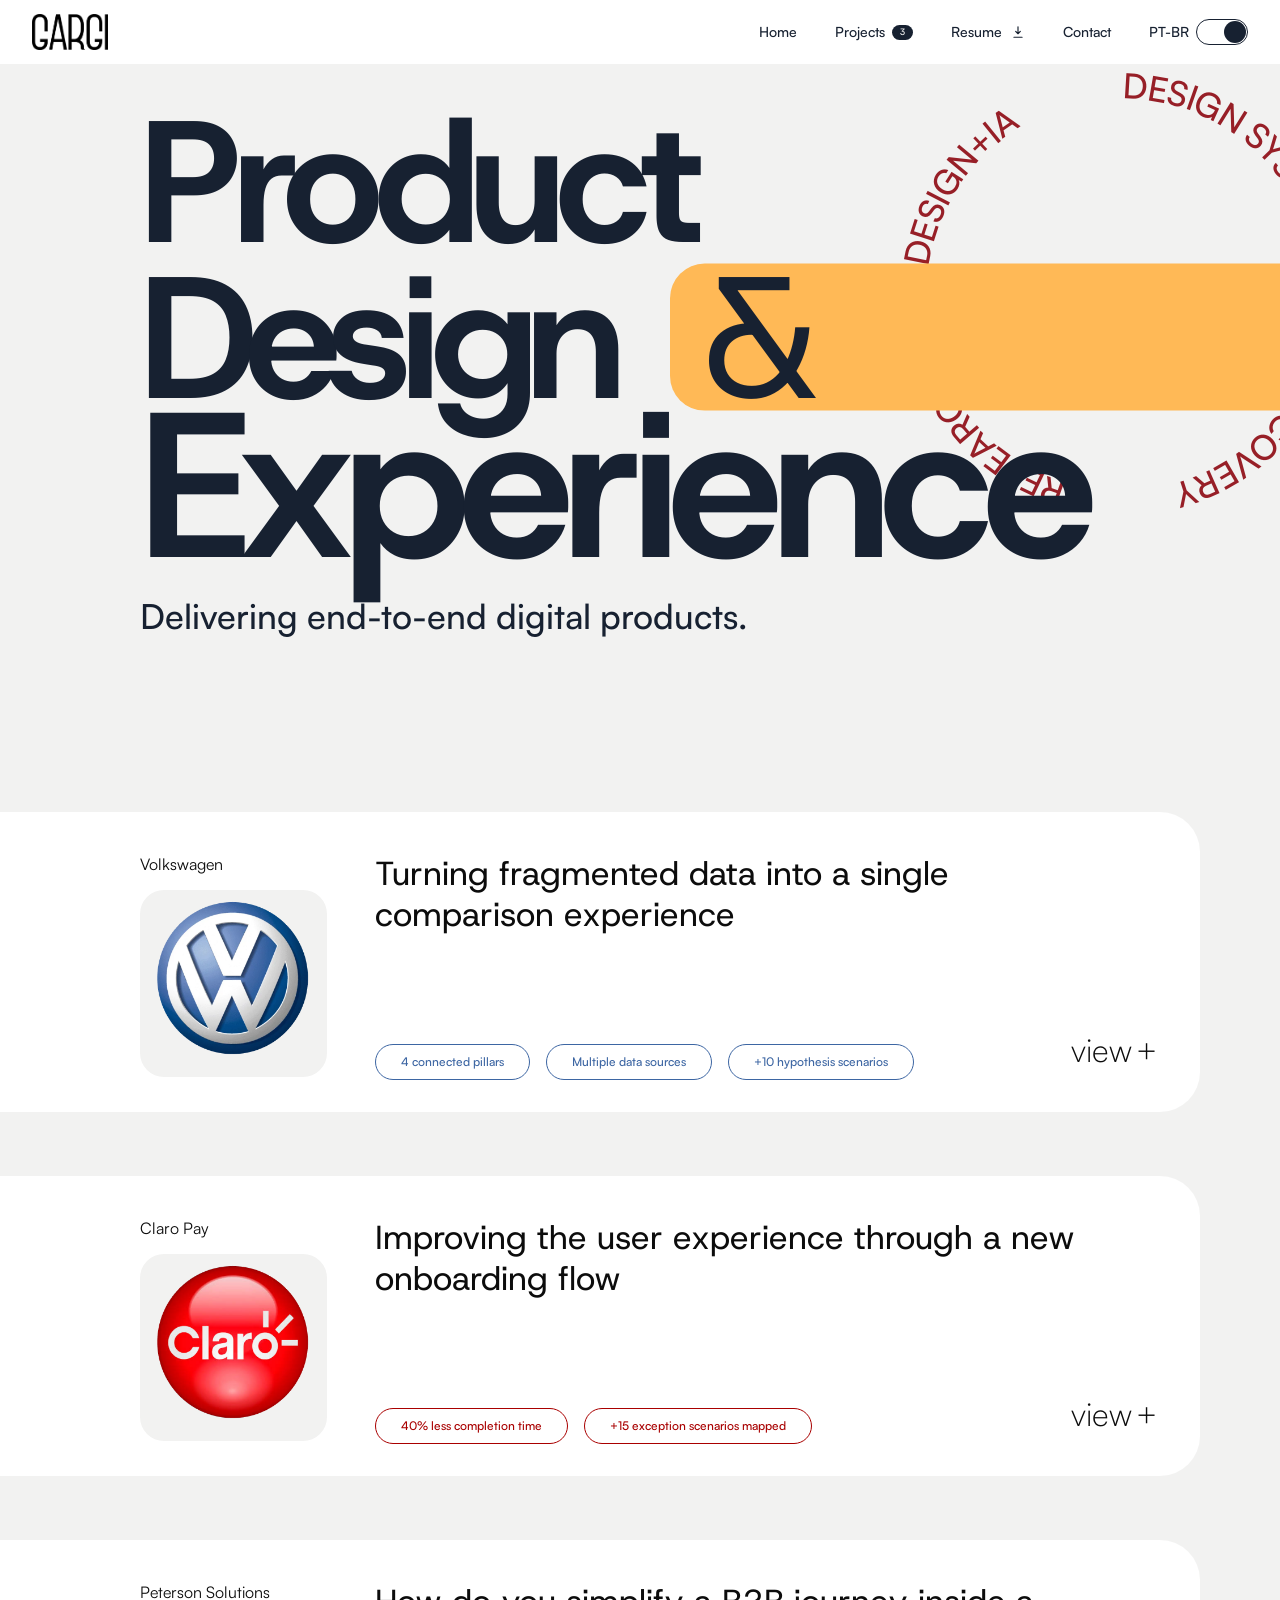
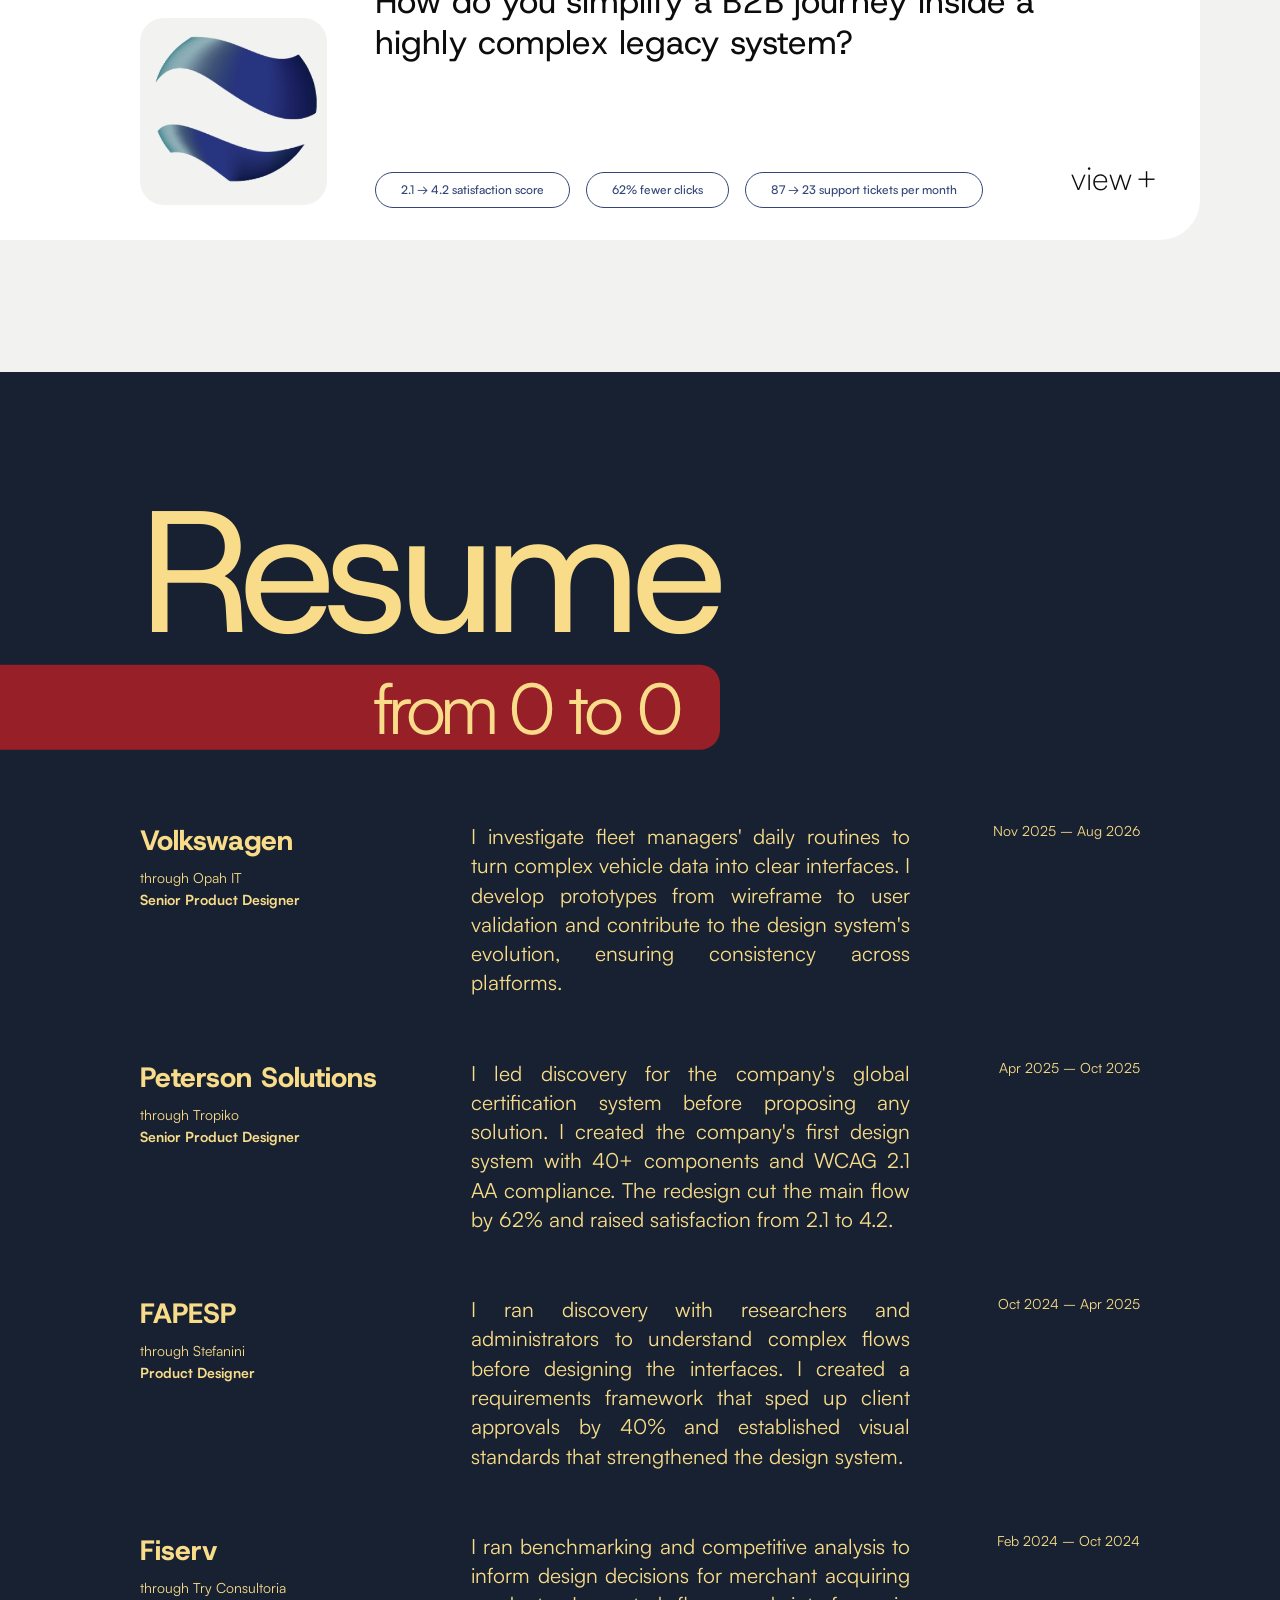
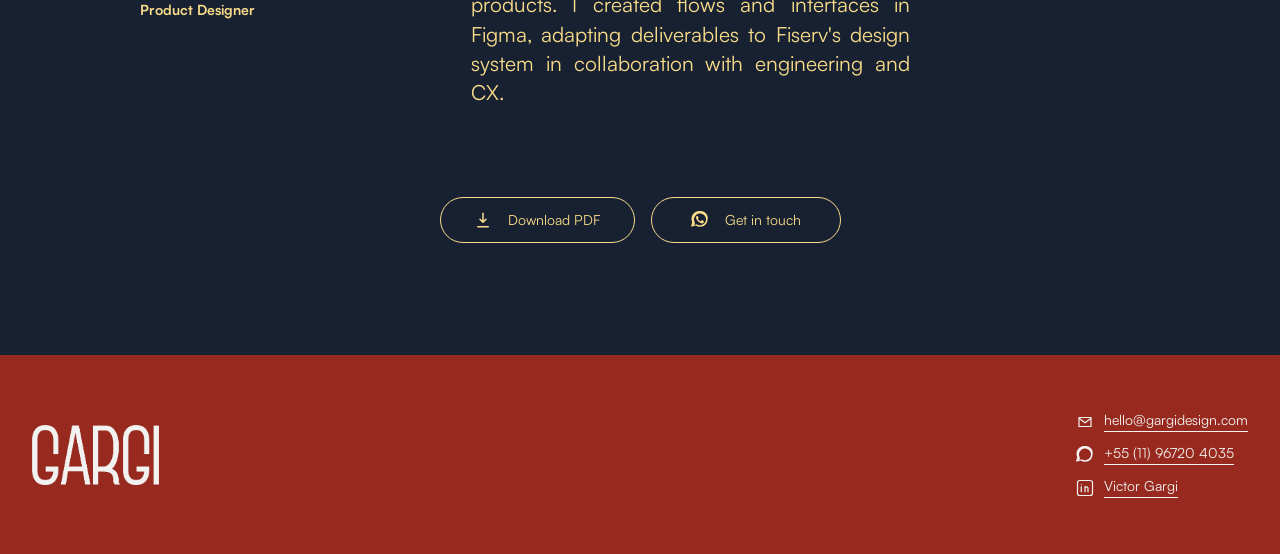
==== en/index.html @ 641004b5 "Cards de case no mobile: uma tag por linha e "ver +" alinhado ao texto da tag - "ver +" na linha da " ====
<!DOCTYPE html>
<html lang="en">
<head>
<meta charset="UTF-8">
<meta name="viewport" content="width=device-width, initial-scale=1.0">
<title>Gargi — Product Design &amp; Experience</title>
<meta name="description" content="Victor Gargi — Product Design &amp; Experience. Delivering end-to-end digital products.">
<link rel="stylesheet" href="../css/style.css?v=202609301300">
</head>
<body>

<a href="#main" class="skip-link">Skip to main content</a>

<header class="site-header">
  <div class="site-header__container">
    <a href="/en/" class="logo">
      <img src="../assets/images/logo-header.png" alt="Gargi" width="76" height="36" onerror="this.style.opacity=0">
    </a>

    <nav class="nav" aria-label="Main navigation">
      <a href="#main" class="nav__link">Home</a>

      <div class="nav__item nav__item--dropdown">
        <button class="nav__button" aria-expanded="false" aria-controls="projects-menu">
          Projects <span class="nav__badge">3</span>
        </button>
        <div class="nav__dropdown" id="projects-menu">
          <ul>
            <li><a href="case-volkswagen.html">Volkswagen</a></li>
            <li><a href="case-claro.html">Claro Pay</a></li>
            <li><a href="case-peterson.html">Peterson Solutions</a></li>
          </ul>
        </div>
      </div>

      <div class="nav__item">
        <a href="#curriculo" class="nav__link">Resume</a>
        <a href="../assets/cv-victor-gargi-en.pdf" class="nav__icon-link" aria-label="Download résumé PDF" download>
          <svg class="icon icon--download" viewBox="0 0 24 24" fill="none" aria-hidden="true"><path d="M12 3v12m0 0l-4-4m4 4l4-4M5 21h14" stroke="currentColor" stroke-width="2" stroke-linecap="round" stroke-linejoin="round"/></svg>
        </a>
      </div>

      <a href="#footer" class="nav__link">Contact</a>

      <button class="lang-toggle" id="langToggle" type="button" aria-pressed="true" aria-label="Switch language to Portuguese">
        <span class="lang-toggle__label">PT-BR</span>
        <span class="lang-toggle__track"><span class="lang-toggle__thumb"></span></span>
      </button>
    </nav>
  </div>
</header>

<main id="main">

  <section class="section-hero">
    <h1 class="hero-heading js-hero-in" style="--d:0ms">
      <div class="hero-heading__block1">
        <span class="hero-line js-hero-in" style="--d:0ms"><span class="tr-design">Product</span></span>
        <span class="hero-line"><span class="tr-produto js-hero-in" style="--d:150ms">Design&#160;&#160;</span><span class="amp-wrap">
          <span class="pattern-orange js-hero-in" style="--d:300ms" aria-hidden="true"></span>
          <span class="tr-amp js-hero-in" style="--d:850ms">&amp;</span>
        </span></span>
      </div>
      <div class="hero-heading__block2 hero-line js-hero-in" style="--d:600ms">Experience</div>
      <svg class="curved-text" viewBox="0 0 466 466" aria-hidden="true">
        <path id="curvedTextPath" d="M 233 13 A 220 220 0 1 1 232.99 13" fill="none"/>
        <text>
          <!-- palavras com vãos iguais preenchendo o círculo todo: cada startOffset = soma das
               larguras anteriores + vãos (medidas na Satoshi 500 39px; circunferência 2π·220 ≈ 1382) -->
          <textPath href="#curvedTextPath" startOffset="0.00%">Design Systems</textPath>
          <textPath href="#curvedTextPath" startOffset="30.83%">Discovery</textPath>
          <textPath href="#curvedTextPath" startOffset="54.51%">Research</textPath>
          <textPath href="#curvedTextPath" startOffset="77.21%">Design+IA</textPath>
        </text>
      </svg>
    </h1>

    <p class="hero-subtitle js-hero-in" style="--d:750ms">Delivering end-to-end digital products.</p>
  </section>

  <section class="section-projects" aria-label="Projects">

    <article class="case-card case-card--volkswagen reveal" id="volkswagen" data-reveal-index="0">
      <div class="case-card__inner">
        <div class="case-card__brand">
          <p class="case-card__client">Volkswagen</p>
          <div class="case-card__icon">
            <img src="../assets/images/icon-volkswagen.png" alt="Volkswagen" width="187" height="187" loading="lazy" onerror="this.style.opacity=0">
          </div>
        </div>
        <div class="case-card__content">
          <h3 class="case-card__heading">Turning fragmented data into a single comparison experience</h3>
          <div class="case-card__tags">
            <span class="tag tag--blue">4 connected pillars</span>
            <span class="tag tag--blue">Multiple data sources</span>
            <span class="tag tag--blue">+10 hypothesis scenarios</span>
            <a href="case-volkswagen.html" class="case-card__view">view<span class="plus">&#160;+</span></a>
          </div>
        </div>
      </div>
    </article>

    <article class="case-card case-card--claro reveal" id="claro" data-reveal-index="1">
      <div class="case-card__inner">
        <div class="case-card__brand">
          <p class="case-card__client">Claro Pay</p>
          <div class="case-card__icon">
            <img src="../assets/images/icon-claro.png" alt="Claro Pay" width="187" height="187" loading="lazy" onerror="this.style.opacity=0">
          </div>
        </div>
        <div class="case-card__content">
          <h3 class="case-card__heading">Improving the user experience through a new onboarding flow</h3>
          <div class="case-card__tags">
            <span class="tag tag--red">40% less completion time</span>
            <span class="tag tag--red">+15 exception scenarios mapped</span>
            <a href="case-claro.html" class="case-card__view">view<span class="plus">&#160;+</span></a>
          </div>
        </div>
      </div>
    </article>

    <article class="case-card case-card--peterson reveal" id="peterson" data-reveal-index="2">
      <div class="case-card__inner">
        <div class="case-card__brand">
          <p class="case-card__client">Peterson Solutions</p>
          <div class="case-card__icon">
            <img src="../assets/images/icon-peterson.png" alt="Peterson Solutions" width="197" height="187" loading="lazy" onerror="this.style.opacity=0">
          </div>
        </div>
        <div class="case-card__content">
          <h3 class="case-card__heading">How do you simplify a B2B journey inside a highly complex legacy system?</h3>
          <div class="case-card__tags">
            <span class="tag tag--navy">2.1 → 4.2 satisfaction score</span>
            <span class="tag tag--navy">62% fewer clicks</span>
            <span class="tag tag--navy">87 → 23 support tickets per month</span>
            <a href="case-peterson.html" class="case-card__view">view<span class="plus">&#160;+</span></a>
          </div>
        </div>
      </div>
    </article>

  </section>

  <section class="section-resume" id="curriculo">
    <div class="section-resume__container">
      <header class="resume-header">
        <h2 class="resume-heading">Resume</h2>
        <div class="resume-daterange"><span>from <span class="count" data-count-to="2019">2019</span></span> <span class="dash">to</span> <span><span class="count" data-count-to="2026">2026</span></span></div>
      </header>

      <ol class="resume-list">
        <li class="resume-item reveal" data-reveal-index="0">
          <div class="resume-item__who">
            <h3>Volkswagen</h3>
            <p class="resume-item__via">through Opah IT</p>
            <p class="resume-item__role">Senior Product Designer</p>
          </div>
          <p class="resume-item__desc">I investigate fleet managers' daily routines to turn complex vehicle data into clear interfaces. I develop prototypes from wireframe to user validation and contribute to the design system's evolution, ensuring consistency across platforms.</p>
          <p class="resume-item__date">Nov 2025 – Aug 2026</p>
        </li>
        <li class="resume-item reveal" data-reveal-index="1">
          <div class="resume-item__who">
            <h3>Peterson Solutions</h3>
            <p class="resume-item__via">through Tropiko</p>
            <p class="resume-item__role">Senior Product Designer</p>
          </div>
          <p class="resume-item__desc">I led discovery for the company's global certification system before proposing any solution. I created the company's first design system with 40+ components and WCAG 2.1 AA compliance. The redesign cut the main flow by 62% and raised satisfaction from 2.1 to 4.2.</p>
          <p class="resume-item__date">Apr 2025 – Oct 2025</p>
        </li>
        <li class="resume-item reveal" data-reveal-index="2">
          <div class="resume-item__who">
            <h3>FAPESP</h3>
            <p class="resume-item__via">through Stefanini</p>
            <p class="resume-item__role">Product Designer</p>
          </div>
          <p class="resume-item__desc">I ran discovery with researchers and administrators to understand complex flows before designing the interfaces. I created a requirements framework that sped up client approvals by 40% and established visual standards that strengthened the design system.</p>
          <p class="resume-item__date">Oct 2024 – Apr 2025</p>
        </li>
        <li class="resume-item reveal" data-reveal-index="3">
          <div class="resume-item__who">
            <h3>Fiserv</h3>
            <p class="resume-item__via">through Try Consultoria</p>
            <p class="resume-item__role">Product Designer</p>
          </div>
          <p class="resume-item__desc">I ran benchmarking and competitive analysis to inform design decisions for merchant acquiring products. I created flows and interfaces in Figma, adapting deliverables to Fiserv's design system in collaboration with engineering and CX.</p>
          <p class="resume-item__date">Feb 2024 – Oct 2024</p>
        </li>
      </ol>

      <div class="resume-actions">
        <a href="../assets/cv-victor-gargi-en.pdf" class="pill-button" download>
          <svg class="icon" viewBox="0 0 24 24" fill="none" aria-hidden="true"><path d="M12 3v12m0 0l-4-4m4 4l4-4M5 21h14" stroke="currentColor" stroke-width="2" stroke-linecap="round" stroke-linejoin="round"/></svg>
          Download PDF
        </a>
        <a href="https://wa.me/5511967204035" class="pill-button" target="_blank" rel="noopener">
          <svg class="icon" viewBox="0 0 24 24" fill="none" aria-hidden="true"><path d="M20.5 3.5A10.4 10.4 0 0012 0 10.5 10.5 0 001.6 14.8L0 21l6.4-1.6A10.5 10.5 0 0012 21a10.4 10.4 0 008.5-4.4A10.4 10.4 0 0022 12a10.4 10.4 0 00-1.5-8.5zM12 19a8 8 0 01-4.1-1.1l-.3-.2-3.1.8.8-3-.2-.3A8 8 0 1120 12a8 8 0 01-8 7zm4.4-5.9c-.2-.1-1.4-.7-1.7-.8s-.4-.1-.6.1-.7.8-.9 1-.3.2-.6.1a6.6 6.6 0 01-1.9-1.2 7.2 7.2 0 01-1.3-1.7c-.1-.2 0-.4.1-.5l.4-.4.2-.4a.5.5 0 000-.4c0-.1-.6-1.4-.8-1.9s-.4-.4-.6-.4h-.5a1 1 0 00-.7.3 2.9 2.9 0 00-.9 2.2 5.1 5.1 0 001.1 2.7 11.6 11.6 0 004.5 4c.6.3 1.1.4 1.5.6a3.6 3.6 0 001.6.1 2.7 2.7 0 001.8-1.2 2.2 2.2 0 00.1-1.2c-.1-.1-.2-.2-.4-.3z" fill="currentColor"/></svg>
          Get in touch
        </a>
      </div>
    </div>
  </section>

</main>

<footer class="site-footer" id="footer">
  <div class="site-footer__container">
    <a href="/en/" class="logo logo--footer">
      <img src="../assets/images/logo-footer.png" alt="Gargi" width="127" height="60" onerror="this.style.opacity=0">
    </a>

    <div class="footer-contact">
      <button class="footer-contact__item" id="copyEmail" type="button">
        <svg class="icon" viewBox="0 0 24 24" fill="none" aria-hidden="true"><path d="M4 6h16v12H4z" stroke="currentColor" stroke-width="1.6" stroke-linejoin="round"/><path d="M4 7l8 6 8-6" stroke="currentColor" stroke-width="1.6" stroke-linejoin="round"/></svg>
        <span><!--email_off-->hello@gargidesign.com<!--/email_off--></span>
      </button>
      <a class="footer-contact__item" href="https://wa.me/5511967204035" target="_blank" rel="noopener">
        <svg class="icon" viewBox="0 0 24 24" fill="none" aria-hidden="true"><path d="M20.5 3.5A10.4 10.4 0 0012 0 10.5 10.5 0 001.6 14.8L0 21l6.4-1.6A10.5 10.5 0 0012 21a10.4 10.4 0 008.5-4.4A10.4 10.4 0 0022 12a10.4 10.4 0 00-1.5-8.5zM12 19a8 8 0 01-4.1-1.1l-.3-.2-3.1.8.8-3-.2-.3A8 8 0 1120 12a8 8 0 01-8 7z" fill="currentColor"/></svg>
        <span>+55 (11) 96720 4035</span>
      </a>
      <a class="footer-contact__item" href="https://www.linkedin.com/in/victor-gargi/" target="_blank" rel="noopener">
        <svg class="icon" viewBox="0 0 24 24" fill="none" aria-hidden="true"><rect x="2" y="2" width="20" height="20" rx="3" stroke="currentColor" stroke-width="1.6"/><path d="M7 10v7M7 7v.01M12 17v-4.5a2 2 0 014 0V17M12 10v7" stroke="currentColor" stroke-width="1.6" stroke-linecap="round"/></svg>
        <span>Victor Gargi</span>
      </a>
    </div>
  </div>
</footer>

<script src="../js/main.js?v=202609292010"></script>
</body>
</html>
---- css/style.css ----
/* ===================================================================
   Gargi — Portfolio · Design tokens & base
   Fonte de verdade: Figma "gargiPortfolio2026" · frame "01 - Home"

   Fontes (definitivas):
   - Satoshi: hospedada localmente (assets/fonts) — licença confirmada
     (Indian Type Foundry / Fontshare, uso comercial + web liberado).
   - Host Grotesk: hospedada localmente (assets/fonts), fonte de exibição
     definitiva para títulos grandes — licença SIL Open Font License
     (Google Fonts / Element Type), uso comercial + web liberado.
     Fonte variável (var. weight axis 100–900), um único arquivo cobre
     todos os pesos.
   =================================================================== */

@font-face {
  font-family: 'Satoshi';
  src: url('../assets/fonts/satoshi-regular.woff2') format('woff2');
  font-weight: 400; font-style: normal; font-display: swap;
}
@font-face {
  font-family: 'Satoshi';
  src: url('../assets/fonts/satoshi-italic.woff2') format('woff2');
  font-weight: 400; font-style: italic; font-display: swap;
}
@font-face {
  font-family: 'Satoshi';
  src: url('../assets/fonts/satoshi-light.woff2') format('woff2');
  font-weight: 300; font-style: normal; font-display: swap;
}
@font-face {
  font-family: 'Satoshi';
  src: url('../assets/fonts/satoshi-medium.woff2') format('woff2');
  font-weight: 500; font-style: normal; font-display: swap;
}
@font-face {
  font-family: 'Satoshi';
  src: url('../assets/fonts/satoshi-bold.woff2') format('woff2');
  font-weight: 700; font-style: normal; font-display: swap;
}
@font-face {
  font-family: 'Satoshi';
  src: url('../assets/fonts/satoshi-black.woff2') format('woff2');
  font-weight: 900; font-style: normal; font-display: swap;
}

@font-face {
  font-family: 'Host Grotesk';
  src: url('../assets/fonts/host-grotesk-variable.woff2') format('woff2-variations');
  font-weight: 100 900; font-style: normal; font-display: swap;
}
@font-face {
  font-family: 'Host Grotesk';
  src: url('../assets/fonts/host-grotesk-italic-variable.woff2') format('woff2-variations');
  font-weight: 100 900; font-style: italic; font-display: swap;
}

:root {
  /* cores */
  --ink: #172131;              /* texto principal / header / bg currículo */
  --card-ink: #0c0c0c;         /* texto dos cards de projeto */
  --paper: #ffffff;
  --paper-alt: #f2f2f1;
  --cream: #f9dc89;            /* texto sobre fundo escuro (currículo) */
  --red-pattern: #971f27;      /* PatternRed */
  --red-footer: #97291f;       /* fundo do footer */
  --orange-pattern: #FFB956;   /* PatternOrange — sólido, sem transparência */
  --curve-red: #971f27;        /* texto curvo "Design Systems..." */

  --accent-blue: #3d66a3;      /* tags Volkswagen */
  --accent-red: #a90000;       /* tags Claro */
  --accent-navy: #334676;      /* tags Peterson */

  /* tipografia */
  --font-display: 'Host Grotesk', 'Satoshi', sans-serif;
  --font-body: 'Satoshi', sans-serif;

  /* layout */
  --gutter: 140px;
  --header-h: 64px;
  --max-w: 1440px;
}

* { box-sizing: border-box; }
/* overflow-x: clip (em vez de hidden) corta o vazamento horizontal sem transformar
   html/body em contêiner de rolagem — com hidden nos dois, position: sticky
   (header, títulos de seção) deixa de funcionar. hidden fica como fallback. */
html { scroll-behavior: smooth; overflow-x: hidden; overflow-x: clip; }
body {
  margin: 0;
  background: var(--paper-alt); /* F2F2F1 — o header e os cards ficam #FFFFFF por cima, criando o contraste */
  color: var(--ink);
  font-family: var(--font-body);
  -webkit-font-smoothing: antialiased;
  overflow-x: hidden; /* contém o vazamento proposital do PatternOrange/PatternRed sem alargar a página */
  overflow-x: clip;
}
img { max-width: 100%; display: block; }
a { color: inherit; text-decoration: none; }
ul, ol { margin: 0; padding: 0; list-style: none; }
h1, h2, h3, p { margin: 0; }
button { font: inherit; background: none; border: none; cursor: pointer; color: inherit; padding: 0; }

.skip-link {
  position: absolute;
  left: 112px;
  top: -47px;
  width: 173px;
  padding: 10px 14px;
  background: var(--ink);
  color: var(--paper);
  border-radius: 0 0 8px 8px;
  z-index: 1000;
  transition: top .2s ease;
}
.skip-link:focus { top: 0; }

.icon { width: 18px; height: 18px; }

/* ===================================================================
   Header
   =================================================================== */
.site-header {
  position: sticky;
  top: 0;
  z-index: 100;
  background: var(--paper);
  height: var(--header-h);
  display: flex;
  align-items: center;
}
.site-header__container {
  width: 100%;
  max-width: var(--max-w);
  margin: 0 auto;
  display: flex;
  align-items: center;
  justify-content: space-between;
  padding: 16px 32px;
}
.logo img { height: 36px; width: auto; }

.nav { display: flex; align-items: center; gap: 38px; }
.nav__link, .nav__button {
  font-family: var(--font-body);
  font-weight: 500;
  font-size: 14px;
  color: var(--ink);
  display: inline-flex;
  align-items: center;
}
.nav__item { display: flex; align-items: center; gap: 9px; position: relative; }
.nav__item--dropdown { gap: 7px; }
.nav__button { gap: 7px; }
.nav__badge {
  background: var(--ink);
  color: var(--paper-alt);
  font-size: 9px;
  border-radius: 999px;
  padding: 1px 8px 2px;
  line-height: normal;
}
.nav__icon-link { color: var(--ink); display: inline-flex; }
.nav__icon-link .icon { width: 14px; height: 14px; }

.nav__dropdown {
  position: absolute;
  top: 100%;
  left: 50%;
  transform: translateX(-50%);
  padding-top: 13px;
  width: 280px;
  opacity: 0;
  pointer-events: none;
  transition: opacity .15s ease;
}
.nav__item--dropdown:hover .nav__dropdown,
.nav__item--dropdown:focus-within .nav__dropdown,
.nav__item--dropdown.is-open .nav__dropdown {
  opacity: 1;
  pointer-events: auto;
}
.nav__dropdown ul {
  background: rgba(242, 149, 79, 0.95);
  backdrop-filter: blur(6.5px);
  border-radius: 14px;
  padding: 21px 24px 21px 38px;
  display: flex;
  flex-direction: column;
  gap: 20px;
}
.nav__dropdown a { font-size: 17px; color: var(--ink); }

.lang-toggle { display: inline-flex; align-items: center; gap: 7px; }
.lang-toggle__label { font-family: var(--font-body); font-weight: 500; font-size: 14px; }
.lang-toggle__track {
  position: relative;
  width: 52px;
  height: 26px;
  border: 1px solid var(--ink);
  border-radius: 999px;
  display: block;
}
.lang-toggle__thumb {
  position: absolute;
  top: 1px;
  left: 1px;
  width: 22px;
  height: 22px;
  border-radius: 50%;
  background: var(--ink);
  transition: transform .2s ease;
}
.lang-toggle[aria-pressed="true"] .lang-toggle__thumb { transform: translateX(26px); }

/* --- Menu mobile (hambúrguer) — o botão é criado por main.js --- */
.nav-toggle { display: none; }

@media (max-width: 820px) {
  .nav-toggle {
    display: inline-flex;
    flex-direction: column;
    justify-content: center;
    gap: 6px;
    width: 44px;
    height: 44px;
    margin-right: -10px;
    padding: 10px;
    background: none;
    border: 0;
    color: var(--ink);
    cursor: pointer;
  }
  .nav-toggle__bar {
    display: block;
    width: 100%;
    height: 2px;
    border-radius: 2px;
    background: currentColor;
    transition: transform .35s cubic-bezier(.16,.8,.3,1), opacity .2s ease;
  }
  .is-menu-open .nav-toggle__bar:nth-child(1) { transform: translateY(8px) rotate(45deg); }
  .is-menu-open .nav-toggle__bar:nth-child(2) { opacity: 0; }
  .is-menu-open .nav-toggle__bar:nth-child(3) { transform: translateY(-8px) rotate(-45deg); }

  /* Painel: ocupa a tela abaixo do header */
  .js-nav .nav {
    position: fixed;
    top: var(--header-h);
    left: 0; right: 0; bottom: 0;
    flex-direction: column;
    align-items: flex-start;
    flex-wrap: nowrap;
    gap: 28px;
    padding: 36px var(--gutter) 48px;
    background: var(--paper);
    overflow-y: auto;
    opacity: 0;
    visibility: hidden;
    transform: translateY(-12px);
    transition: opacity .3s ease, transform .35s cubic-bezier(.16,.8,.3,1), visibility 0s linear .35s;
  }
  .js-nav.is-menu-open .nav {
    opacity: 1;
    visibility: visible;
    transform: none;
    transition-delay: 0s;
  }
  /* Itens entram em cascata */
  .js-nav .nav > * {
    opacity: 0;
    transform: translateY(10px);
    transition: opacity .35s ease, transform .45s cubic-bezier(.16,.8,.3,1);
  }
  .js-nav.is-menu-open .nav > * { opacity: 1; transform: none; }
  .js-nav.is-menu-open .nav > :nth-child(2) { transition-delay: .04s; }
  .js-nav.is-menu-open .nav > :nth-child(3) { transition-delay: .08s; }
  .js-nav.is-menu-open .nav > :nth-child(4) { transition-delay: .12s; }
  .js-nav.is-menu-open .nav > :nth-child(5) { transition-delay: .16s; }

  .js-nav .nav__link,
  .js-nav .nav__button {
    font-family: var(--font-display);
    font-weight: 800;
    font-size: 28px;
    line-height: 1.1;
  }
  .js-nav .nav__badge { font-size: 11px; }
  .js-nav .nav__icon-link .icon { width: 20px; height: 20px; }

  /* "Projetos": a lista fica sempre aberta dentro do painel */
  .js-nav .nav__item--dropdown { flex-direction: column; align-items: flex-start; gap: 0; }
  .js-nav .nav__dropdown {
    position: static;
    width: auto;
    padding-top: 14px;
    opacity: 1;
    pointer-events: auto;
    transform: none;
  }
  .js-nav .nav__dropdown ul {
    background: none;
    backdrop-filter: none;
    padding: 0 0 0 4px;
    gap: 12px;
  }
  .js-nav .nav__dropdown ul li { opacity: 1; transform: none; }
  .js-nav .nav__dropdown a { font-size: 18px; }
  .js-nav .lang-toggle { margin-top: 8px; }

  html.is-menu-locked { overflow: hidden; }
}

@media (max-width: 820px) and (prefers-reduced-motion: reduce) {
  .js-nav .nav, .js-nav .nav > *, .nav-toggle__bar { transition: none; }
}

/* ===================================================================
   Hero
   =================================================================== */
.section-hero {
  position: relative;
  max-width: var(--max-w);
  margin: 0 auto;
  padding: 40px var(--gutter) 140px; /* mais respiro entre o título e os cases */
  overflow: visible;
}

.hero-heading {
  position: relative;
  z-index: 1;
  font-family: var(--font-display);
  font-weight: 700;
  color: var(--ink);
  margin: 0 0 8px;
  /* matches block1's own font-size — needed so .curved-text (a direct child
     used purely for em-based responsive sizing) inherits the right scale */
  font-size: clamp(48px, 13.5vw, 194px);
}

/* Line 1+2 "Design de / Produto &" — Figma: 194px / line-height 149px */
.hero-heading__block1 {
  font-size: clamp(48px, 13.5vw, 194px);
  line-height: 0.9;   /* Figma: 149/194=0.768, mas a fonte substituta (General Sans) tem
                          ascendente/descendente maiores que a Typo Grotesk original — 0.9
                          evita colisão entre linhas. Reavaliar quando trocarmos a fonte real. */
}
.tr-design    { letter-spacing: -0.046em; }  /* -9px  @194px */
.tr-gap       { letter-spacing: -0.093em; }  /* -18px @194px */
.tr-de        { letter-spacing: -0.052em; }  /* -10px @194px */
.tr-produto   { letter-spacing: -0.057em; }  /* -11px @194px */

/* Line 3 "Experiência" — Figma: 231px / line-height 110px, distinctly bigger + tighter */
.hero-heading__block2 {
  font-size: clamp(57px, 16.1vw, 231px);
  line-height: 0.65;   /* Figma: 110/231=0.476 — mesma ressalva de métrica da fonte acima */
  letter-spacing: -0.048em; /* -11px @231px */
  margin-top: 0.02em;
}

/* PatternOrange — highlight bar centered on the & glyph (vertically centered
   via top:50%/translateY, so it tracks the glyph's own line box regardless
   of font metrics) and bled out to the true right edge of the page — same
   "past the page" language as the case cards below. */
.amp-wrap {
  position: relative;
  display: inline-block;
}
.tr-amp {
  position: relative;
  z-index: 2;
  letter-spacing: 0.026em; /* +5px @194px */
  font-weight: 400;
}
.pattern-orange {
  position: absolute;
  left: -0.18em;
  top: 50%;
  width: 100vw;
  height: 0.85em;
  background: var(--orange-pattern);
  border-radius: 0.2em;
  z-index: 0;
  transform: translateY(-50%);
  transform-origin: left center;
}

/* Curved "wheel" — lives inside the hero heading (so its em-based size
   tracks the heading's responsive font-size) but is unpinned from the &
   and anchored instead to the heading's own right edge, bleeding out past
   the page's right edge (clipped by body's overflow-x: hidden). Negative
   z-index so it passes BEHIND both the orange badge and the heading
   lettering, instead of sitting on top of them. */
.curved-text {
  position: absolute;
  top: -0.1em;
  right: -1.1em;
  width: 2.4em;
  height: 2.4em;
  overflow: visible;
  z-index: -1;
  pointer-events: none;
}
.curved-text text {
  font-family: var(--font-body);
  font-weight: 500;
  font-size: 39px;
  letter-spacing: -1px;
  text-transform: uppercase;
  fill: var(--curve-red);
}

.hero-subtitle {
  position: relative;
  z-index: 1;
  font-family: var(--font-body);
  font-weight: 500;
  font-size: clamp(22px, 2.7vw, 40px);
  line-height: 1.35;
  margin-top: 40px;
}

/* ===================================================================
   Projects — case cards (identity: left edge glued to frame border,
   asymmetric right gap — same "bleed" language as PatternOrange/Red)
   =================================================================== */
.section-projects {
  display: flex;
  flex-direction: column;
  max-width: var(--max-w);
  margin: 0 auto;
  padding-bottom: 100px; /* mais respiro entre os cases e o currículo */
  /* quanto os cards precisam "vazar" pra esquerda pra alcançar a borda real
     da janela (não só a borda do container centralizado) — 0 quando a
     janela é mais estreita que --max-w, já que aí o container já encosta
     na borda real e não há o que compensar. */
  --edge-bleed: min(0px, calc((var(--max-w) - 100vw) / 2));
}

.case-card { padding: 32px 80px 32px 0; }
.case-card__inner {
  background: var(--paper);
  border-radius: 0 40px 40px 0;
  display: flex;
  gap: 48px;
  align-items: flex-start;
  /* o vazamento vai só no retângulo/fundo visual (esse box), não no
     .case-card em volta — por isso o padding-left cresce na mesma medida
     que a margem negativa encolhe: o conteúdo (ícone/texto) continua
     exatamente na mesma posição de antes, só o fundo branco que se estende
     mais pra esquerda. Isso evita que o card "infle" de tamanho total. */
  margin-left: var(--edge-bleed);
  width: calc(100% - var(--edge-bleed));
  padding: 41px 90px 32px calc(var(--gutter) - var(--edge-bleed));
  min-height: 300px;
}
.case-card__brand { display: flex; flex-direction: column; gap: 15px; flex-shrink: 0; }
.case-card__client { font-family: var(--font-body); font-size: 16px; color: var(--card-ink); }
.case-card__icon {
  width: 187px;
  height: 187px;
  border-radius: 24px;
  overflow: hidden;
  background: #f2f2f1;
}
.case-card__icon img { width: 100%; height: 100%; object-fit: cover; }

.case-card__content {
  position: relative;
  flex: 1 1 0;
  display: flex;
  flex-direction: column;
  justify-content: space-between;
  min-height: 227px;
}
.case-card__view {
  position: absolute;
  right: -42px;
  bottom: 8px;
  font-family: var(--font-body);
  font-weight: 300;
  font-size: 32px;
  color: var(--card-ink);
  display: inline-flex;
}
.case-card__view .plus { letter-spacing: -5px; }
.case-card__heading {
  font-family: var(--font-display);
  font-weight: 400;
  font-size: clamp(24px, 2.6vw, 40px);
  line-height: 1.25;
  color: var(--card-ink);
  max-width: 46ch;
}
.case-card__tags { display: flex; flex-wrap: wrap; gap: 0 16px; margin-top: 16px; }
.tag {
  font-family: var(--font-body);
  font-weight: 500;
  font-size: 12px;
  border: 1px solid;
  border-radius: 40px;
  padding: 9px 25px;
  white-space: nowrap;
}
.tag--blue { color: var(--accent-blue); border-color: var(--accent-blue); }
.tag--red { color: var(--accent-red); border-color: var(--accent-red); }
.tag--navy { color: var(--accent-navy); border-color: var(--accent-navy); }

/* ===================================================================
   Currículo (resume)
   =================================================================== */
.section-resume {
  background: var(--ink); /* fundo sempre full-bleed, sem max-width aqui */
  color: var(--cream);
}
.section-resume__container {
  /* mesma estrutura do .section-hero: centraliza E aplica o gutter no
     mesmo elemento — antes o gutter era aplicado no .section-resume (full
     width) e só depois centralizava por dentro, o que gerava um inset
     diferente do resto da página sempre que a tela é mais larga que
     --max-w + gutters. Não mexe em nada da faixa/tag, que usa left:-100vw
     relativo ao próprio .resume-daterange, independente desse padding. */
  position: relative;
  max-width: var(--max-w);
  margin: 0 auto;
  padding: 112px var(--gutter);
}

.resume-header {
  position: relative;
  z-index: 1;
  display: flex;
  flex-direction: column;
  align-items: flex-start; /* sem isso, o flex esticava heading E faixa pra
                               largura toda do container (causa raiz do
                               "Currículo" e da medição em JS saírem errados) */
  gap: 0;
  /* setado pelo main.js com a largura real renderizada de .resume-heading
     ("Currículo"), pra faixa terminar exatamente no fim da palavra —
     mantido como fallback até o JS rodar */
  --resume-stripe-w: 320px;
}
.resume-heading {
  display: inline-block;
  font-family: var(--font-display);
  font-weight: 400;
  font-size: clamp(72px, 13.5vw, 194px);
  letter-spacing: -0.045em;
  line-height: 1.02;
  color: var(--cream);
}
/* PatternRed — largura travada no fim de "Currículo" (--resume-stripe-w),
   data alinhada à direita com 42px de margem até a ponta da tag, ponta
   arredondada à direita e sangrando pela esquerda (bem além da borda real
   da página). */
.resume-daterange {
  position: relative;
  display: flex;
  align-self: flex-start; /* .resume-header é flex-column e por padrão
                              esticava esse item pra largura toda */
  align-items: center;
  justify-content: flex-end;
  gap: 18px;
  padding-right: 42px;
  width: var(--resume-stripe-w);
  font-family: var(--font-body);
  font-weight: 400;
  font-size: clamp(36px, 5.5vw, 80px);
  letter-spacing: -0.08em;
  color: var(--cream);
}
.resume-daterange::before {
  content: '';
  position: absolute;
  top: 50%;
  left: -100vw;
  right: 0;
  transform: translateY(-50%);
  height: 1.2em;
  border-radius: 0 20px 20px 0;
  background: var(--red-pattern);
  z-index: 0;
}
.resume-daterange > * { position: relative; z-index: 1; }

.resume-list { position: relative; z-index: 1; padding-top: 40px; }
.resume-item {
  display: flex;
  gap: 80px;
  padding: 27px 0 34px;
}
.resume-item__who { flex: 0 0 251px; display: flex; flex-direction: column; gap: 4px; }
.resume-item__who h3 {
  font-family: var(--font-display);
  font-weight: 800;
  font-size: 28px;
  color: var(--cream);
  margin-bottom: 6px;
}
.resume-item__via { font-family: var(--font-body); font-size: 14px; color: var(--cream); }
.resume-item__role { font-family: var(--font-body); font-weight: 700; font-size: 14px; color: var(--cream); }
.resume-item__desc {
  flex: 1 1 0;
  max-width: 760px;
  font-family: var(--font-body);
  font-size: 20.9px;
  line-height: 1.4;
  text-align: justify;
  color: var(--cream);
}
.resume-item__date {
  flex: 0 0 150px;
  text-align: right;
  font-family: var(--font-body);
  font-size: 14px;
  color: var(--cream);
}

.resume-actions {
  position: relative;
  z-index: 1;
  display: flex;
  justify-content: center;
  gap: 16px;
  padding-top: 56px;
  flex-wrap: wrap;
}
.pill-button {
  display: inline-flex;
  align-items: center;
  gap: 16px;
  min-width: 190px;
  justify-content: center;
  padding: 13px 33px;
  border-radius: 999px;
  border: 1px solid var(--cream);
  font-family: var(--font-body);
  font-size: 14px;
  color: var(--cream);
}
.pill-button .icon { width: 18px; height: 18px; }

/* ===================================================================
   Footer
   =================================================================== */
.site-footer { background: var(--red-footer); color: var(--paper-alt); }
.site-footer__container {
  max-width: var(--max-w);
  margin: 0 auto;
  display: flex;
  align-items: center;
  justify-content: space-between;
  /* mesmo recuo lateral do .site-header__container, pra o logo do rodapé
     ficar alinhado com o do header */
  padding: 56px 32px;
  flex-wrap: wrap;
  gap: 40px;
}
.logo--footer img { height: 60px; width: auto; }

.footer-contact { display: flex; flex-direction: column; gap: 12px; align-items: flex-start; }
.footer-contact__item {
  display: inline-flex;
  align-items: center;
  gap: 10px;
  font-family: var(--font-body);
  font-size: 14px;
  color: var(--paper-alt);
}
.footer-contact__item span {
  border-bottom: 1px solid var(--paper-alt);
  padding-bottom: 2px;
}
.footer-contact__item .icon { width: 18px; height: 18px; }

/* ===================================================================
   Microinterações
   =================================================================== */

/* --- Entrada do Hero: fade + slide sutil ao carregar, um após o outro --- */
.js-hero-in {
  opacity: 0;
  transform: translateY(18px);
  transition: opacity .8s cubic-bezier(.16,.8,.3,1), transform .8s cubic-bezier(.16,.8,.3,1);
  transition-delay: var(--d, 0ms);
}
.js-hero-in.is-in { opacity: 1; transform: translateY(0); }
/* título: o h1 só faz fade (leva o texto curvo junto); o resto entra em
   sequência — "Design de" e "Produto" deslizando da esquerda, a faixa laranja
   vindo da direita (de fora da página) e "Experiência" da esquerda; o "&" só
   entra depois que a faixa assenta, deslizando por cima dela */
.hero-heading.js-hero-in { transform: none; }
.hero-line { display: block; }
.hero-line.js-hero-in,
.tr-produto.js-hero-in {
  display: inline-block;
  transform: translateX(-0.35em);
  transition-duration: .9s;
}
.hero-line.js-hero-in { display: block; }
.hero-line.js-hero-in.is-in,
.tr-produto.js-hero-in.is-in { transform: translateX(0); }
/* faixa: entra inteira pela direita, sem fade (já começa fora da tela) */
.pattern-orange.js-hero-in {
  opacity: 1;
  transform: translate(100%, -50%);
  transition: transform 1s cubic-bezier(.16,.8,.3,1) var(--d, 0ms);
}
.pattern-orange.js-hero-in.is-in { transform: translate(0, -50%); }
/* "&": percorre um bom trecho da faixa; o fade é curto para o deslize aparecer */
.tr-amp.js-hero-in {
  display: inline-block;
  transform: translateX(2em);
  transition: opacity .3s ease var(--d, 0ms), transform .75s cubic-bezier(.16,.8,.3,1) var(--d, 0ms);
}
.tr-amp.js-hero-in.is-in { transform: translateX(0); }

/* Texto curvo: rotação lenta e contínua */
@media (prefers-reduced-motion: no-preference) {
  .curved-text {
    animation: spin-slow 40s linear infinite;
    transform-origin: 50% 50%;
  }
}
@keyframes spin-slow { to { transform: rotate(360deg); } }

/* --- Navegação --- */
.nav__link, .nav__button {
  position: relative;
}
.nav__link::after, .nav__button::after {
  content: '';
  position: absolute;
  left: 0; right: 0; bottom: -4px;
  height: 1px;
  background: currentColor;
  transform: scaleX(0);
  transform-origin: left;
  transition: transform .3s cubic-bezier(.16,.8,.3,1);
}
.nav__link:hover::after, .nav__button:hover::after,
.nav__link:focus-visible::after, .nav__button:focus-visible::after { transform: scaleX(1); }

.nav__dropdown {
  transform: translate(-50%, 6px);
  transition: opacity .25s ease, transform .25s cubic-bezier(.16,.8,.3,1);
}
.nav__item--dropdown:hover .nav__dropdown,
.nav__item--dropdown:focus-within .nav__dropdown,
.nav__item--dropdown.is-open .nav__dropdown {
  transform: translate(-50%, 0);
}
.nav__dropdown ul li {
  opacity: 0;
  transform: translateY(6px);
  transition: opacity .3s ease, transform .3s ease;
}
.nav__item--dropdown:hover .nav__dropdown ul li,
.nav__item--dropdown:focus-within .nav__dropdown ul li,
.nav__item--dropdown.is-open .nav__dropdown ul li { opacity: 1; transform: translateY(0); }
.nav__dropdown ul li:nth-child(1) { transition-delay: .03s; }
.nav__dropdown ul li:nth-child(2) { transition-delay: .07s; }
.nav__dropdown ul li:nth-child(3) { transition-delay: .11s; }
.nav__dropdown ul li:nth-child(4) { transition-delay: .15s; }

.lang-toggle__track { transition: border-color .2s ease; }
.lang-toggle__thumb { transition: transform .3s cubic-bezier(.34,1.56,.64,1); }
.lang-toggle:active .lang-toggle__thumb { transform: scale(.82); }
.lang-toggle[aria-pressed="true"]:active .lang-toggle__thumb { transform: translateX(26px) scale(.82); }

/* --- Cards de projeto: hover + entrada por scroll --- */
.case-card__inner {
  transition: transform .35s cubic-bezier(.16,.8,.3,1), box-shadow .35s ease;
}
.case-card__inner:hover {
  transform: translateY(-6px);
  box-shadow: 0 24px 48px -20px rgba(23, 33, 49, .28);
}
.case-card__icon { transition: transform .35s cubic-bezier(.16,.8,.3,1); }
.case-card__inner:hover .case-card__icon { transform: scale(1.04); }
.case-card__view { transition: transform .3s cubic-bezier(.16,.8,.3,1), gap .3s ease; }
.case-card__inner:hover .case-card__view { transform: translateX(6px); }

.reveal {
  opacity: 0;
  transform: translateY(32px);
  transition: opacity .7s cubic-bezier(.16,.8,.3,1), transform .7s cubic-bezier(.16,.8,.3,1);
  transition-delay: calc(var(--reveal-index, 0) * 90ms);
}
.reveal.is-in { opacity: 1; transform: translateY(0); }
/* Cards dos cases: em vez de subir, o retângulo entra inteiro da esquerda
   (de fora da página, do lado em que ele sangra). O deslize fica no
   .case-card__inner com a propriedade `translate` — separada do `transform`
   do hover — e o .case-card continua parado, para o IntersectionObserver
   enxergá-lo na posição real. */
.case-card.reveal { opacity: 1; transform: none; }
.case-card.reveal .case-card__inner {
  translate: -100% 0;
  transition:
    transform .35s cubic-bezier(.16,.8,.3,1),
    box-shadow .35s ease,
    translate 1s cubic-bezier(.16,.8,.3,1) calc(var(--reveal-index, 0) * 120ms);
}
.case-card.reveal.is-in .case-card__inner { translate: 0 0; }

/* --- Entrada do Currículo: mesma lógica da faixa laranja do hero ---
   O main.js põe .is-in no .resume-header quando ele aparece no scroll:
   "Currículo" desliza da direita e, ao mesmo tempo, a faixa vermelha entra
   inteira pela esquerda (de fora da página, do lado em que ela sangra);
   quando a faixa assenta, os números também chegam de fora da página pela
   esquerda, percorrendo a faixa, já contando do zero (a contagem é disparada
   pelo JS junto com o início desse deslize — manter o delay .6s em sincronia
   com COUNT_DELAY no main.js). */
.resume-heading {
  opacity: 0;
  transform: translateX(0.35em);
  transition: opacity .8s cubic-bezier(.16,.8,.3,1), transform .9s cubic-bezier(.16,.8,.3,1);
}
.resume-daterange::before {
  transform: translate(-100%, -50%);
  transition: transform 1s cubic-bezier(.16,.8,.3,1);
}
/* -100vw garante que eles partam de fora da tela em qualquer largura; sem
   fade, como a faixa — o que esconde é estar fora da página */
.resume-daterange > * {
  transform: translateX(-100vw);
  transition: transform 1s cubic-bezier(.16,.8,.3,1) .6s;
}
.resume-header.is-in .resume-heading,
.resume-header.is-in .resume-daterange > * { opacity: 1; transform: translateX(0); }
.resume-header.is-in .resume-daterange::before { transform: translate(0, -50%); }

@media (prefers-reduced-motion: reduce) {
  .js-hero-in, .hero-line.js-hero-in, .tr-produto.js-hero-in, .tr-amp.js-hero-in, .reveal { transition: none; opacity: 1; transform: none; }
  .pattern-orange.js-hero-in { transition: none; transform: translate(0, -50%); }
  .curved-text { animation: none; }
  .case-card__inner, .case-card__icon, .case-card__view, .lang-toggle__thumb { transition: none; }
  .case-card.reveal .case-card__inner { transition: none; translate: none; }
  .resume-heading, .resume-daterange > * { transition: none; opacity: 1; transform: none; }
  .resume-daterange::before { transition: none; transform: translateY(-50%); }
}

/* ===================================================================
   Responsive
   =================================================================== */
@media (max-width: 900px) {
  :root { --gutter: 32px; }
  .nav { gap: 20px; flex-wrap: wrap; }
  .section-hero { padding-bottom: 72px; }
  .section-projects { padding-bottom: 56px; }
  .case-card { padding: 16px 24px 16px 0; }
  /* Card em grade: logo 20% menor (187 → 150px) à esquerda e o título ao
     lado, com o mesmo vão de 24px; tags e "ver +" embaixo, na largura toda
     (tags não quebram linha e não caberiam na coluna ao lado do logo).
     .case-card__brand/__content viram "contents" para os filhos entrarem
     direto na grade. */
  .case-card__inner {
    display: grid;
    /* logo: 150px a partir de ~390px; em telas mais estreitas encolhe para o
       título manter ~128px e não partir palavras no meio */
    grid-template-columns: clamp(80px, 100vw - 240px, 150px) minmax(0, 1fr);
    gap: 0 24px; /* sem o gap de 48px do desktop entre as linhas */
    padding: 32px;
    min-height: 0;
  }
  .case-card__brand, .case-card__content { display: contents; }
  .case-card__client { grid-column: 1 / -1; grid-row: 1; margin-bottom: 12px; }
  .case-card__icon {
    grid-column: 1; grid-row: 2;
    width: 100%; height: auto; aspect-ratio: 1;
    border-radius: 19px; /* 24 × 0,8 */
  }
  .case-card__heading {
    grid-column: 2 / -1; grid-row: 2;
    align-self: center;
    max-width: none;
    font-size: clamp(16px, 4.6vw, 24px);
    line-height: 1.25;
    overflow-wrap: break-word; /* rede de segurança em telas bem estreitas */
  }
  /* tags e "ver +" 20% menores, acompanhando o logo. Uma tag por linha na
     1ª coluna; o "ver +" fica na 2ª, na linha da última tag (as regras com
     :has escolhem a linha conforme o número de tags), com a linha de base do
     texto alinhada à do texto da tag. */
  .case-card__tags {
    grid-column: 1 / -1; grid-row: 3;
    display: grid;
    grid-template-columns: minmax(0, 1fr) auto;
    gap: 10px;
    justify-items: start;
    align-items: baseline;
    margin-top: 40px;
  }
  .case-card .tag { grid-column: 1; font-size: 11px; padding: 6px 20px; }
  .case-card__view {
    grid-column: 2; grid-row: 1;
    position: static;
    line-height: 1;
    font-size: 26px;
  }
  .case-card__tags:has(> .tag:nth-child(2)) .case-card__view { grid-row: 2; }
  .case-card__tags:has(> .tag:nth-child(3)) .case-card__view { grid-row: 3; }
  .case-card__tags:has(> .tag:nth-child(4)) .case-card__view { grid-row: 4; }
  .case-card__view .plus { letter-spacing: -4px; }
  /* telas bem estreitas: as tags mais longas não cabem ao lado do "ver +" —
     ele desce para uma linha própria, no canto direito */
  @media (max-width: 359px) {
    .case-card__tags:has(> .tag:nth-child(1)) .case-card__view { grid-column: 1 / -1; grid-row: auto; justify-self: end; margin-top: 6px; }
  }
  .resume-item { flex-direction: column; gap: 12px; }
  /* idem: as bases de 251px/150px viravam altura e abriam vãos entre os itens */
  .resume-item > .resume-item__who,
  .resume-item > .resume-item__desc,
  .resume-item > .resume-item__date { flex: 0 0 auto; }
  .resume-item__date { text-align: left; }
  .resume-item__desc { text-align: left; font-size: 18px; } /* justificado abre "rios" na coluna estreita */
  /* faixa "de 2019 à 2026": cresce até caber a data, sem quebrar linha */
  .resume-daterange { min-width: max-content; font-size: clamp(26px, 7.5vw, 36px); gap: 10px; padding-right: 24px; }
  .resume-daterange > * { white-space: nowrap; }
  /* contatos do rodapé: área de toque de 44px */
  .footer-contact { gap: 4px; }
  .footer-contact__item { min-height: 44px; }
}
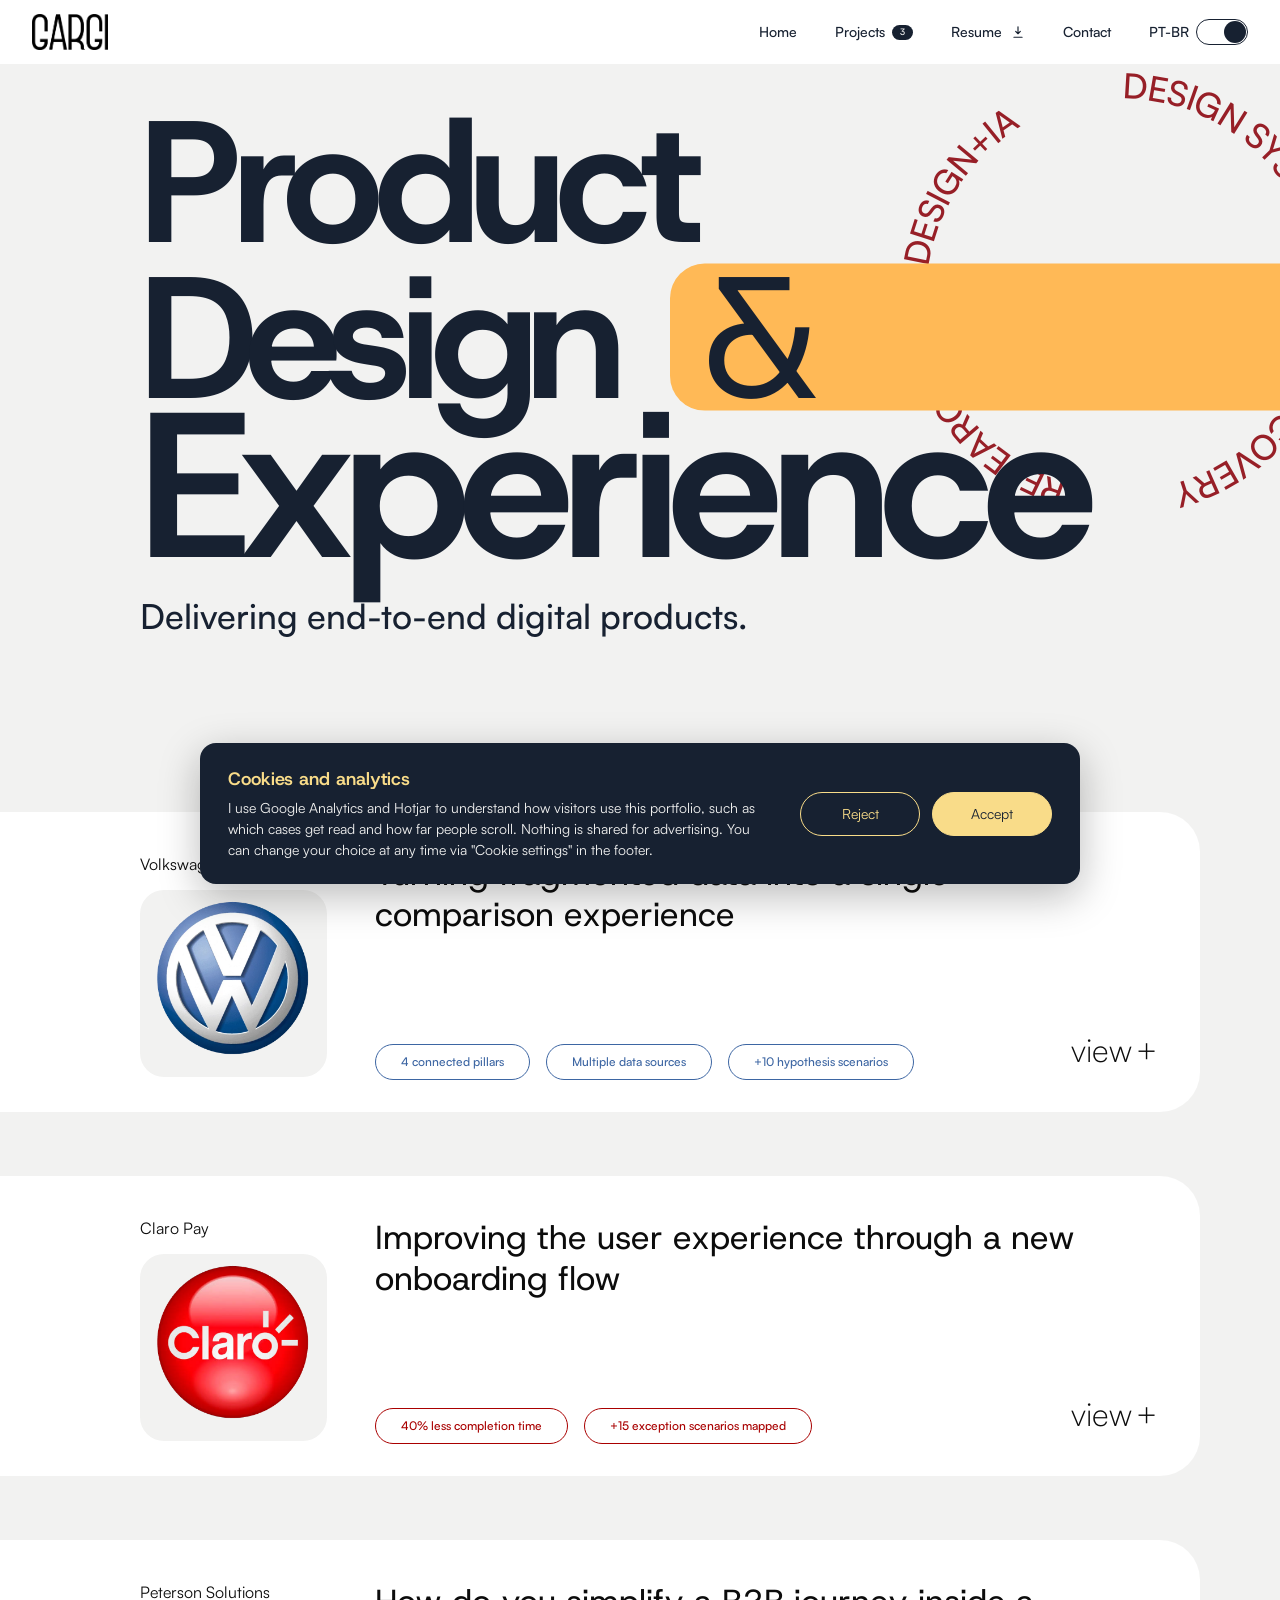
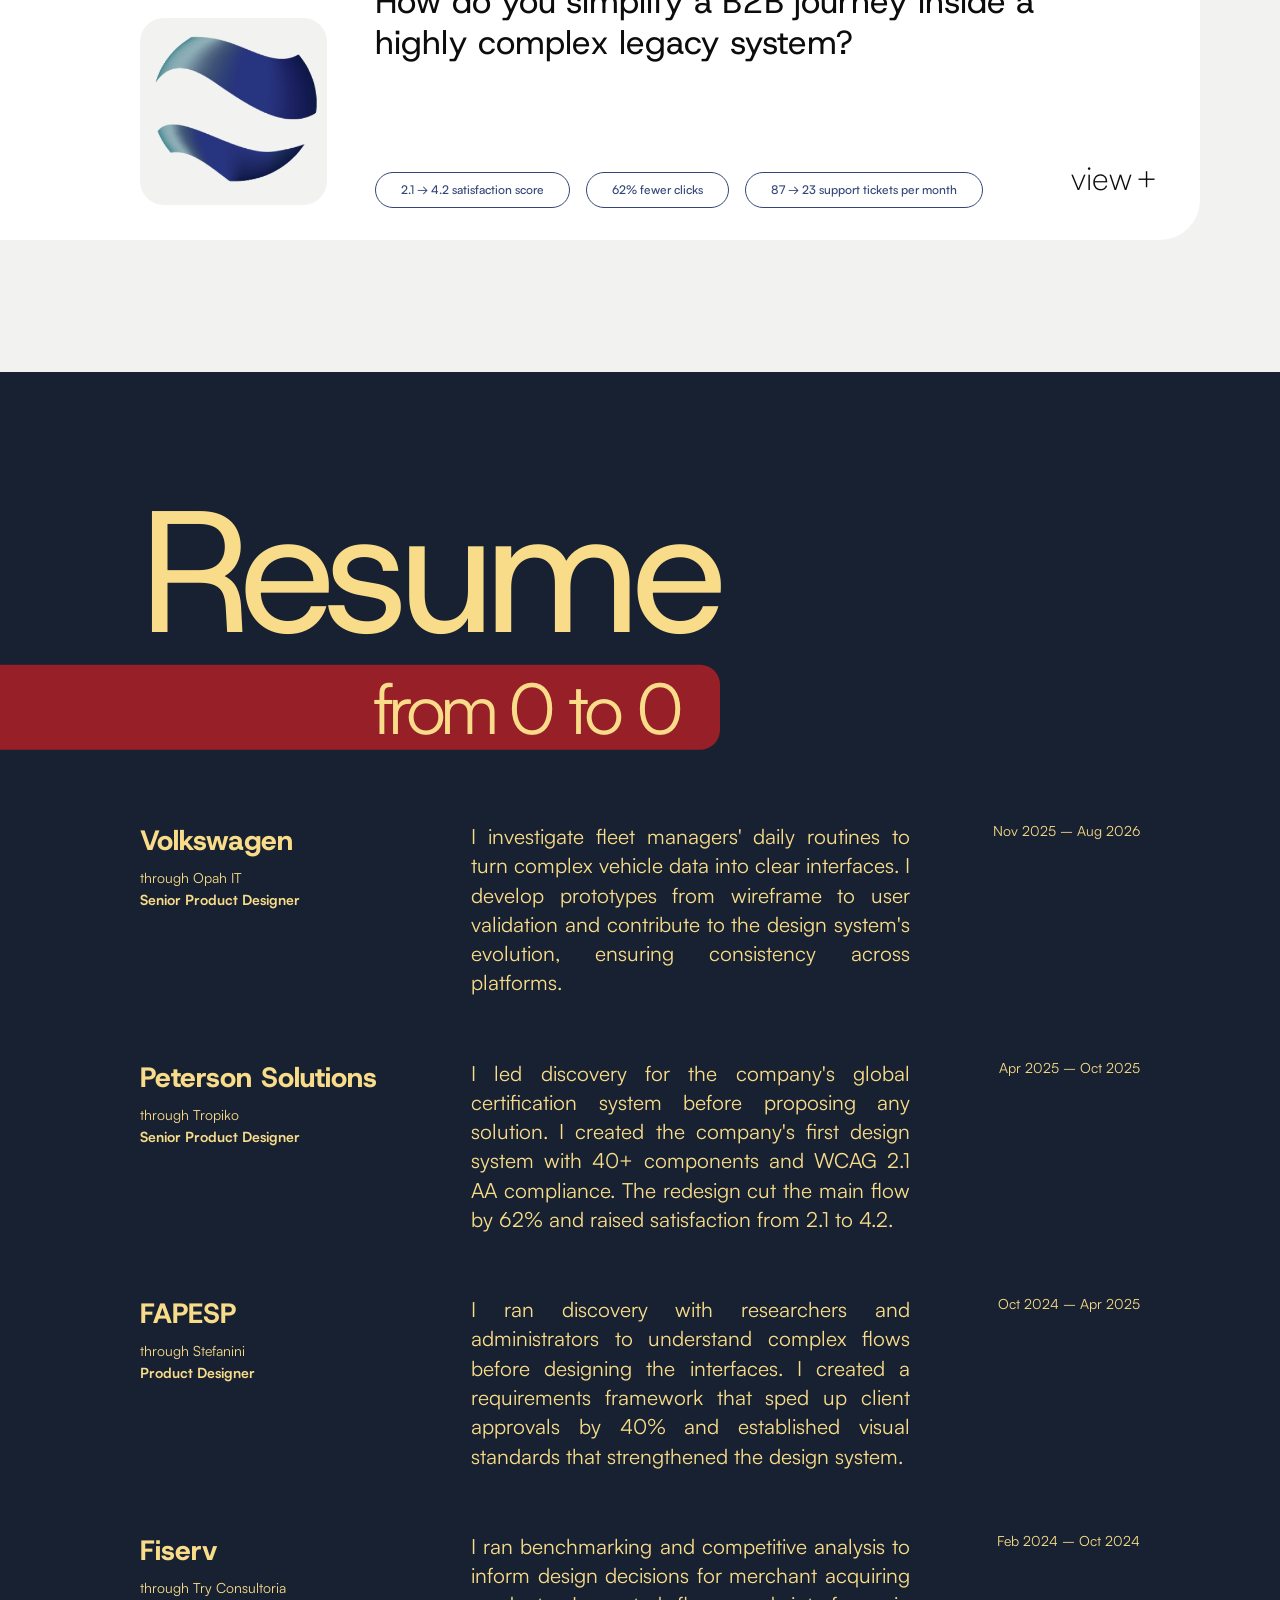
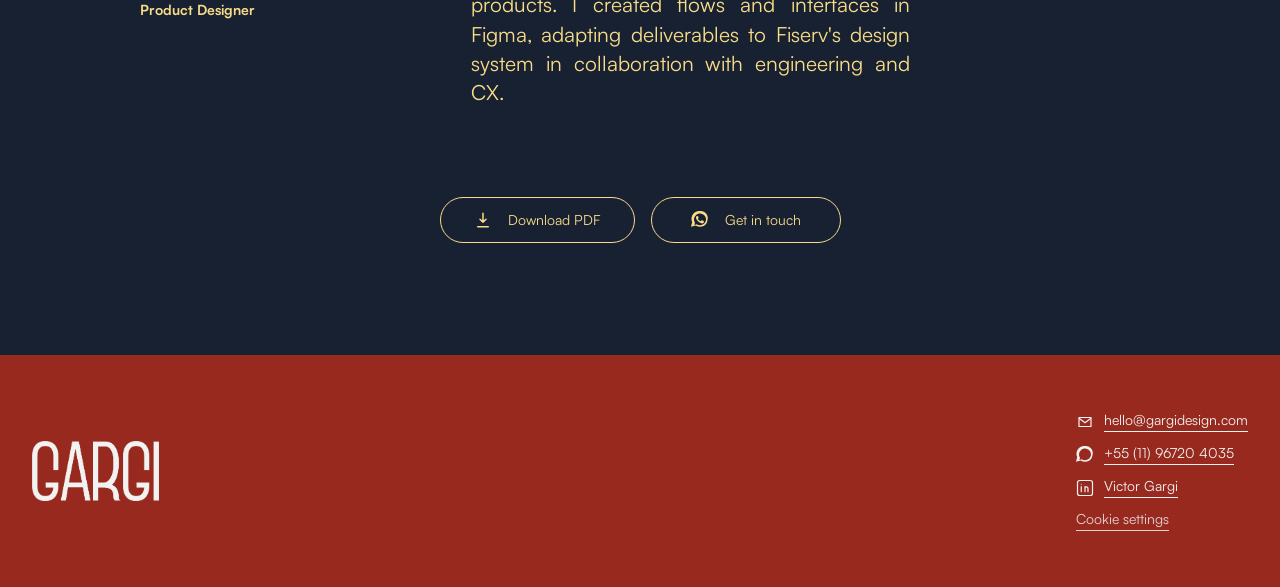
==== commit 6546847b: "Banner de consentimento LGPD + GTM, dropdown "Projetos" amarelo e espaço entre linhas de tags - Bann" ====
--- a/en/index.html
+++ b/en/index.html
@@ -3,9 +3,12 @@
 <head>
 <meta charset="UTF-8">
 <meta name="viewport" content="width=device-width, initial-scale=1.0">
+<!-- Consentimento LGPD + Google Tag Manager (GA4 e Hotjar ficam no GTM) -->
+<script src="../js/consent.js?v=202609301200"></script>
 <title>Gargi — Product Design &amp; Experience</title>
 <meta name="description" content="Victor Gargi — Product Design &amp; Experience. Delivering end-to-end digital products.">
-<link rel="stylesheet" href="../css/style.css?v=202609301300">
+<link rel="stylesheet" href="../css/style.css?v=202609301800">
+<link rel="stylesheet" href="../css/consent.css?v=202609300100">
 </head>
 <body>
 
--- a/css/style.css
+++ b/css/style.css
@@ -180,8 +180,7 @@
   pointer-events: auto;
 }
 .nav__dropdown ul {
-  background: rgba(242, 149, 79, 0.95);
-  backdrop-filter: blur(6.5px);
+  background: var(--orange-pattern); /* mesmo amarelo da faixa do "&" na hero */
   border-radius: 14px;
   padding: 21px 24px 21px 38px;
   display: flex;
@@ -491,7 +490,7 @@
   color: var(--card-ink);
   max-width: 46ch;
 }
-.case-card__tags { display: flex; flex-wrap: wrap; gap: 0 16px; margin-top: 16px; }
+.case-card__tags { display: flex; flex-wrap: wrap; gap: 12px 16px; margin-top: 16px; } /* 12px entre linhas quando as tags quebram (tablet) */
 .tag {
   font-family: var(--font-body);
   font-weight: 500;
--- a/css/consent.css
+++ b/css/consent.css
@@ -0,0 +1,90 @@
+/* ===================================================================
+   Gargi — Portfolio · Banner de cookies (LGPD)
+   Usa os tokens de css/style.css (carregar depois dele)
+   =================================================================== */
+
+.consent-banner {
+  position: fixed;
+  left: 16px;
+  right: 16px;
+  bottom: 16px;
+  z-index: 1000;
+  max-width: 880px;
+  margin: 0 auto;
+  background: var(--ink);
+  color: var(--paper-alt);
+  border-radius: 16px;
+  box-shadow: 0 12px 40px rgba(12, 12, 12, .28);
+  opacity: 0;
+  transform: translateY(16px);
+  transition: opacity .35s cubic-bezier(.16,.8,.3,1), transform .45s cubic-bezier(.16,.8,.3,1);
+}
+.consent-banner.is-open { opacity: 1; transform: translateY(0); }
+.consent-banner[hidden] { display: none; }
+
+.consent-banner__inner {
+  display: flex;
+  align-items: center;
+  gap: 32px;
+  padding: 24px 28px;
+}
+.consent-banner__copy { flex: 1 1 auto; min-width: 0; }
+.consent-banner__title {
+  font-family: var(--font-display);
+  font-size: 18px;
+  font-weight: 600;
+  color: var(--cream);
+  margin: 0 0 6px;
+}
+.consent-banner__text {
+  font-family: var(--font-body);
+  font-size: 14px;
+  line-height: 1.5;
+  margin: 0;
+}
+
+.consent-banner__actions { display: flex; gap: 12px; flex-shrink: 0; }
+
+/* mesmas proporções do .pill-button; os dois botões têm o mesmo peso
+   visual, recusar é tão fácil quanto aceitar */
+.consent-btn {
+  display: inline-flex;
+  align-items: center;
+  justify-content: center;
+  min-width: 120px;
+  padding: 12px 28px;
+  border-radius: 999px;
+  border: 1px solid var(--cream);
+  font-family: var(--font-body);
+  font-size: 14px;
+  cursor: pointer;
+  transition: background-color .2s ease, color .2s ease;
+}
+.consent-btn--ghost { background: transparent; color: var(--cream); }
+.consent-btn--ghost:hover { background: rgba(249, 220, 137, .12); }
+.consent-btn--solid { background: var(--cream); color: var(--ink); }
+.consent-btn--solid:hover { background: var(--orange-pattern); border-color: var(--orange-pattern); }
+.consent-btn:focus-visible {
+  outline: 2px solid var(--orange-pattern);
+  outline-offset: 3px;
+}
+
+/* link "Preferências de cookies" no rodapé (herda .footer-contact__item) */
+.footer-contact__item--cookies {
+  background: none;
+  border: 0;
+  padding: 0;
+  cursor: pointer;
+  opacity: .85;
+}
+.footer-contact__item--cookies:hover { opacity: 1; }
+
+@media (max-width: 720px) {
+  .consent-banner__inner { flex-direction: column; align-items: stretch; gap: 20px; padding: 20px; }
+  .consent-banner__actions { width: 100%; }
+  .consent-btn { flex: 1 1 0; min-width: 0; }
+}
+
+@media (prefers-reduced-motion: reduce) {
+  .consent-banner { transition: none; transform: none; }
+}
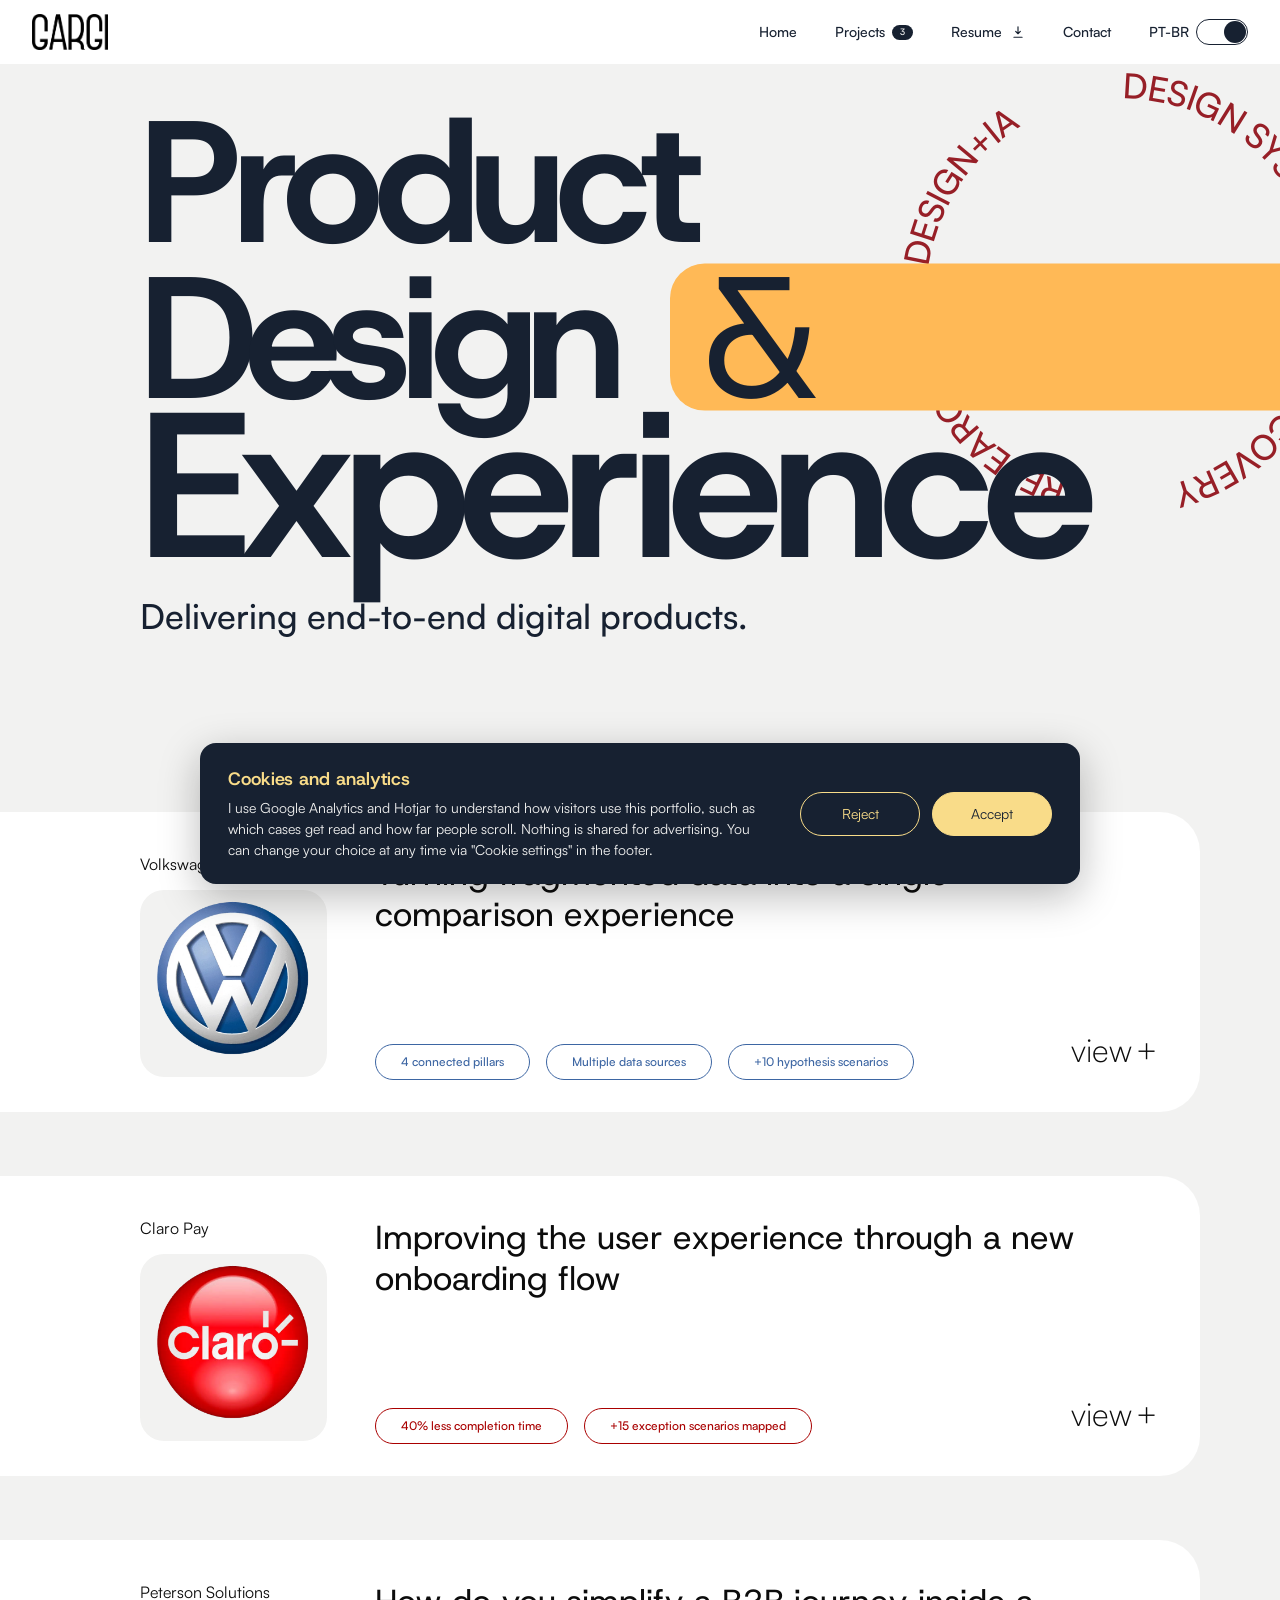
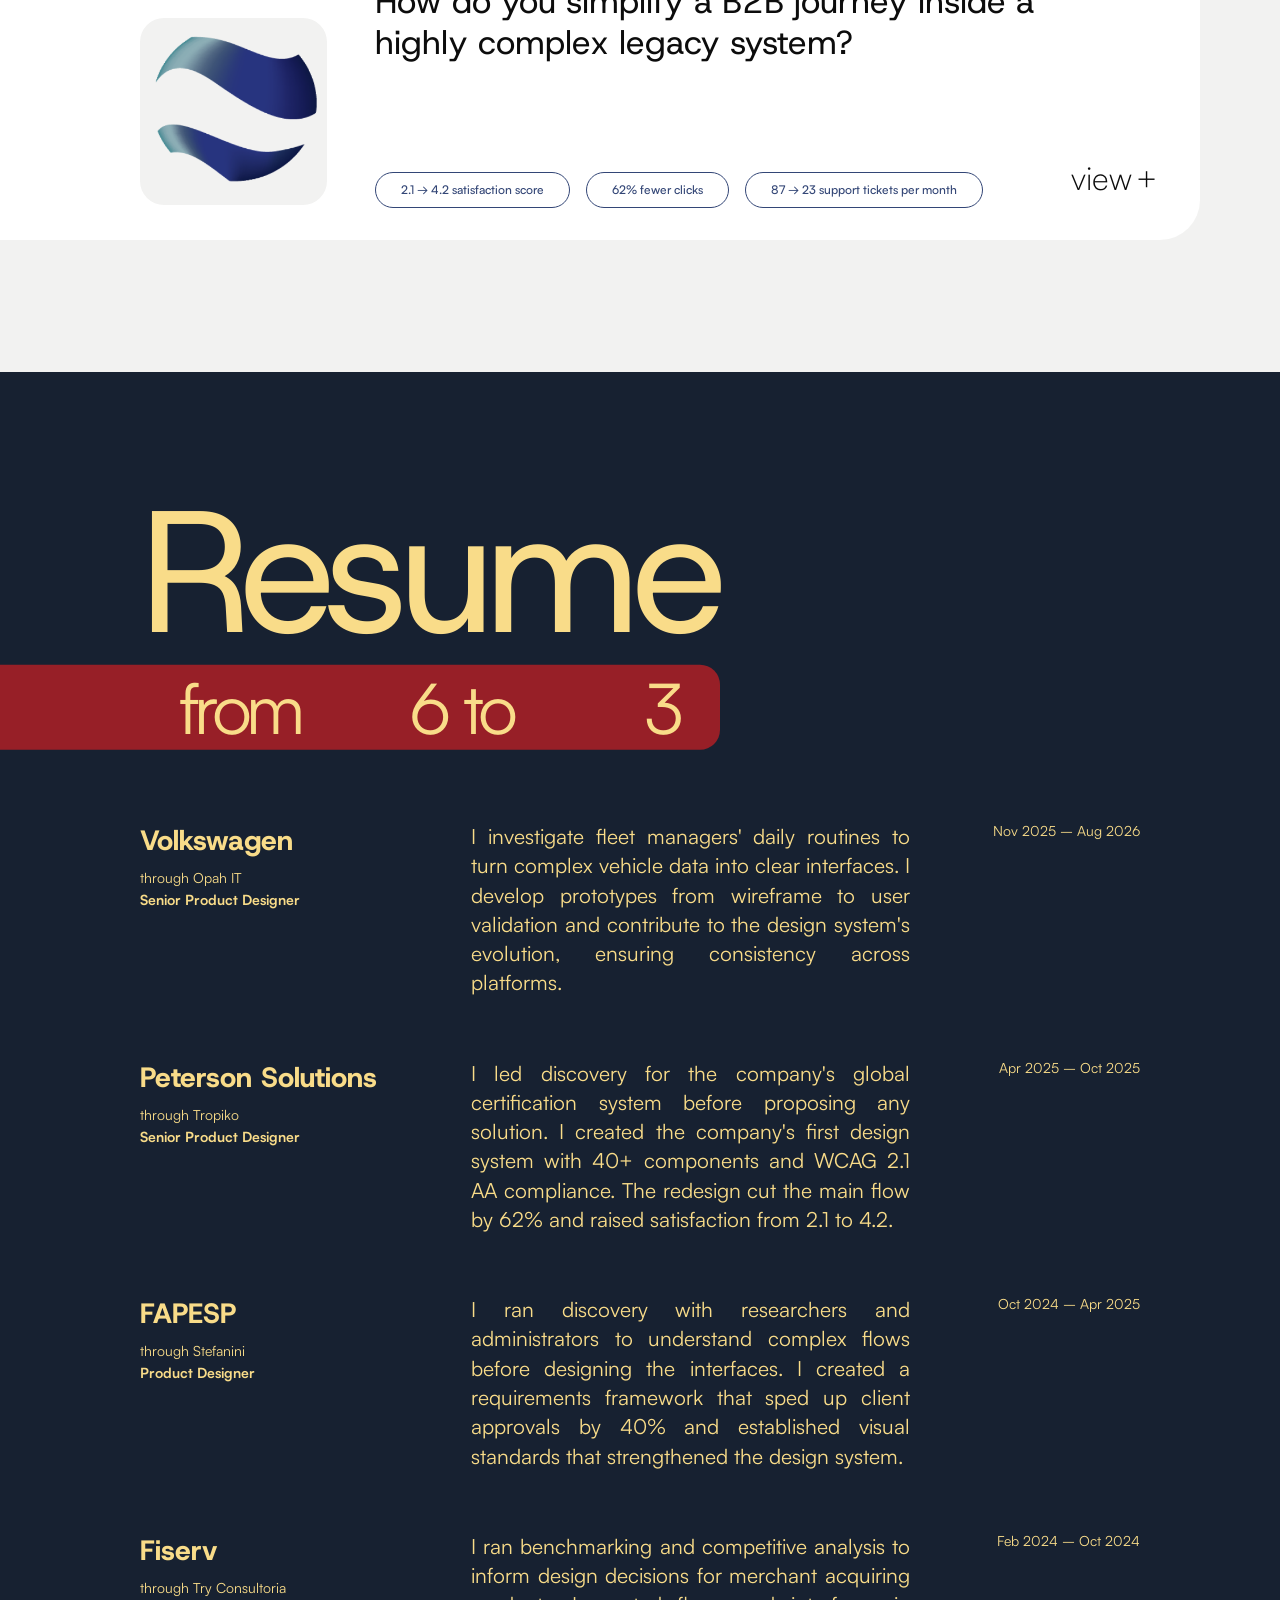
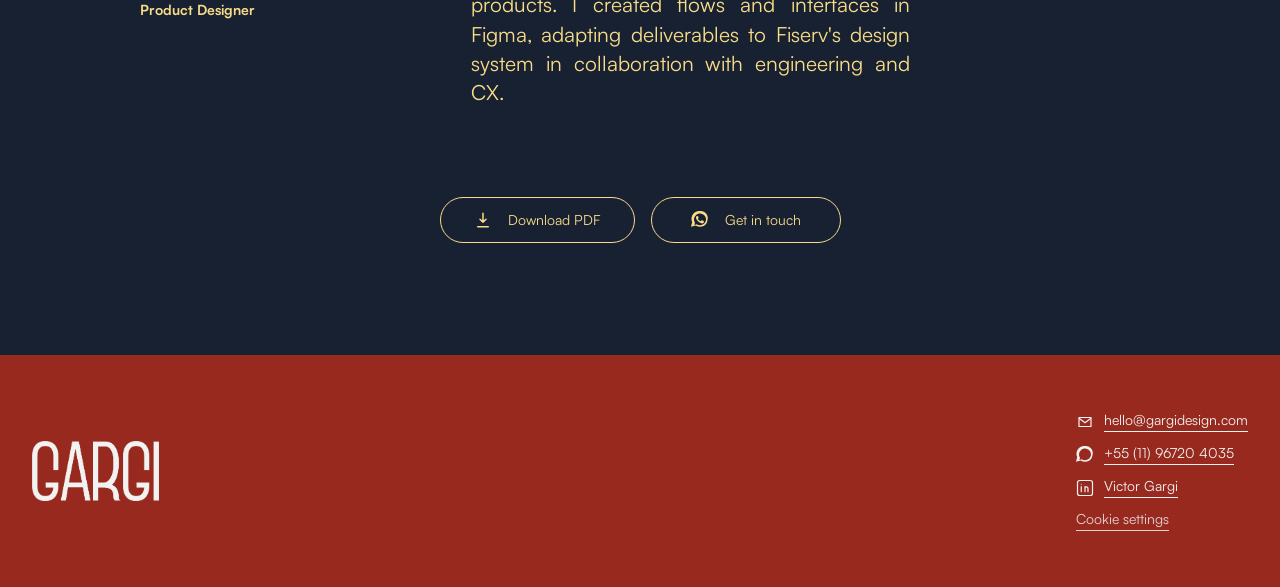
==== commit 755ce650: "Páginas de case no tablet empilhadas e prévia de link com o logo Gargi - Cases: layout empilhado (tí" ====
--- a/en/index.html
+++ b/en/index.html
@@ -7,7 +7,19 @@
 <script src="../js/consent.js?v=202609301200"></script>
 <title>Gargi — Product Design &amp; Experience</title>
 <meta name="description" content="Victor Gargi — Product Design &amp; Experience. Delivering end-to-end digital products.">
-<link rel="stylesheet" href="../css/style.css?v=202609301800">
+<!-- Prévia de link (WhatsApp, LinkedIn etc.) — sem isso usavam a 1ª imagem da página -->
+<meta property="og:type" content="website">
+<meta property="og:site_name" content="Gargi">
+<meta property="og:locale" content="en_US">
+<meta property="og:url" content="https://gargidesign.com/en/">
+<meta property="og:title" content="Gargi — Product Design &amp; Experience">
+<meta property="og:description" content="Victor Gargi — Product Design &amp; Experience. Delivering end-to-end digital products.">
+<meta property="og:image" content="https://gargidesign.com/assets/images/og-gargi.png">
+<meta property="og:image:width" content="1200">
+<meta property="og:image:height" content="630">
+<meta property="og:image:alt" content="Gargi">
+<meta name="twitter:card" content="summary_large_image">
+<link rel="stylesheet" href="../css/style.css?v=202609302000">
 <link rel="stylesheet" href="../css/consent.css?v=202609300100">
 </head>
 <body>
--- a/css/style.css
+++ b/css/style.css
@@ -841,6 +841,30 @@
 /* ===================================================================
    Responsive
    =================================================================== */
+/* Tablet: as 3 colunas do currículo (251px + 150px fixos + vãos de 80px)
+   espremiam a descrição em ~180px. A data desce para baixo do nome/cargo
+   e a descrição fica com o resto da largura. */
+@media (min-width: 901px) and (max-width: 1200px) {
+  /* Cards de case: logo 20% menor (187 → 150px), vão menor e menos sobra à
+     direita, para a coluna do título/tags ganhar ~115px. O recuo à esquerda
+     não muda, para continuar alinhado com a hero. */
+  .case-card { padding-right: 40px; }
+  .case-card__inner { gap: 40px; padding-right: 64px; min-height: 0; }
+  .case-card__icon { width: 150px; height: 150px; border-radius: 19px; }
+  .case-card__content { min-height: 190px; }
+  .case-card__view { right: -40px; }
+  .case-card__tags { padding-right: 48px; } /* a última tag não encosta no "ver +" */
+  .resume-item {
+    display: grid;
+    grid-template-columns: 220px minmax(0, 1fr);
+    grid-template-rows: auto 1fr;
+    gap: 12px 48px;
+  }
+  .resume-item__who { grid-column: 1; grid-row: 1; }
+  .resume-item__date { grid-column: 1; grid-row: 2; text-align: left; }
+  .resume-item__desc { grid-column: 2; grid-row: 1 / span 2; max-width: none; text-align: left; } /* justificado abre "rios" na coluna mais estreita */
+}
+
 @media (max-width: 900px) {
   :root { --gutter: 32px; }
   .nav { gap: 20px; flex-wrap: wrap; }
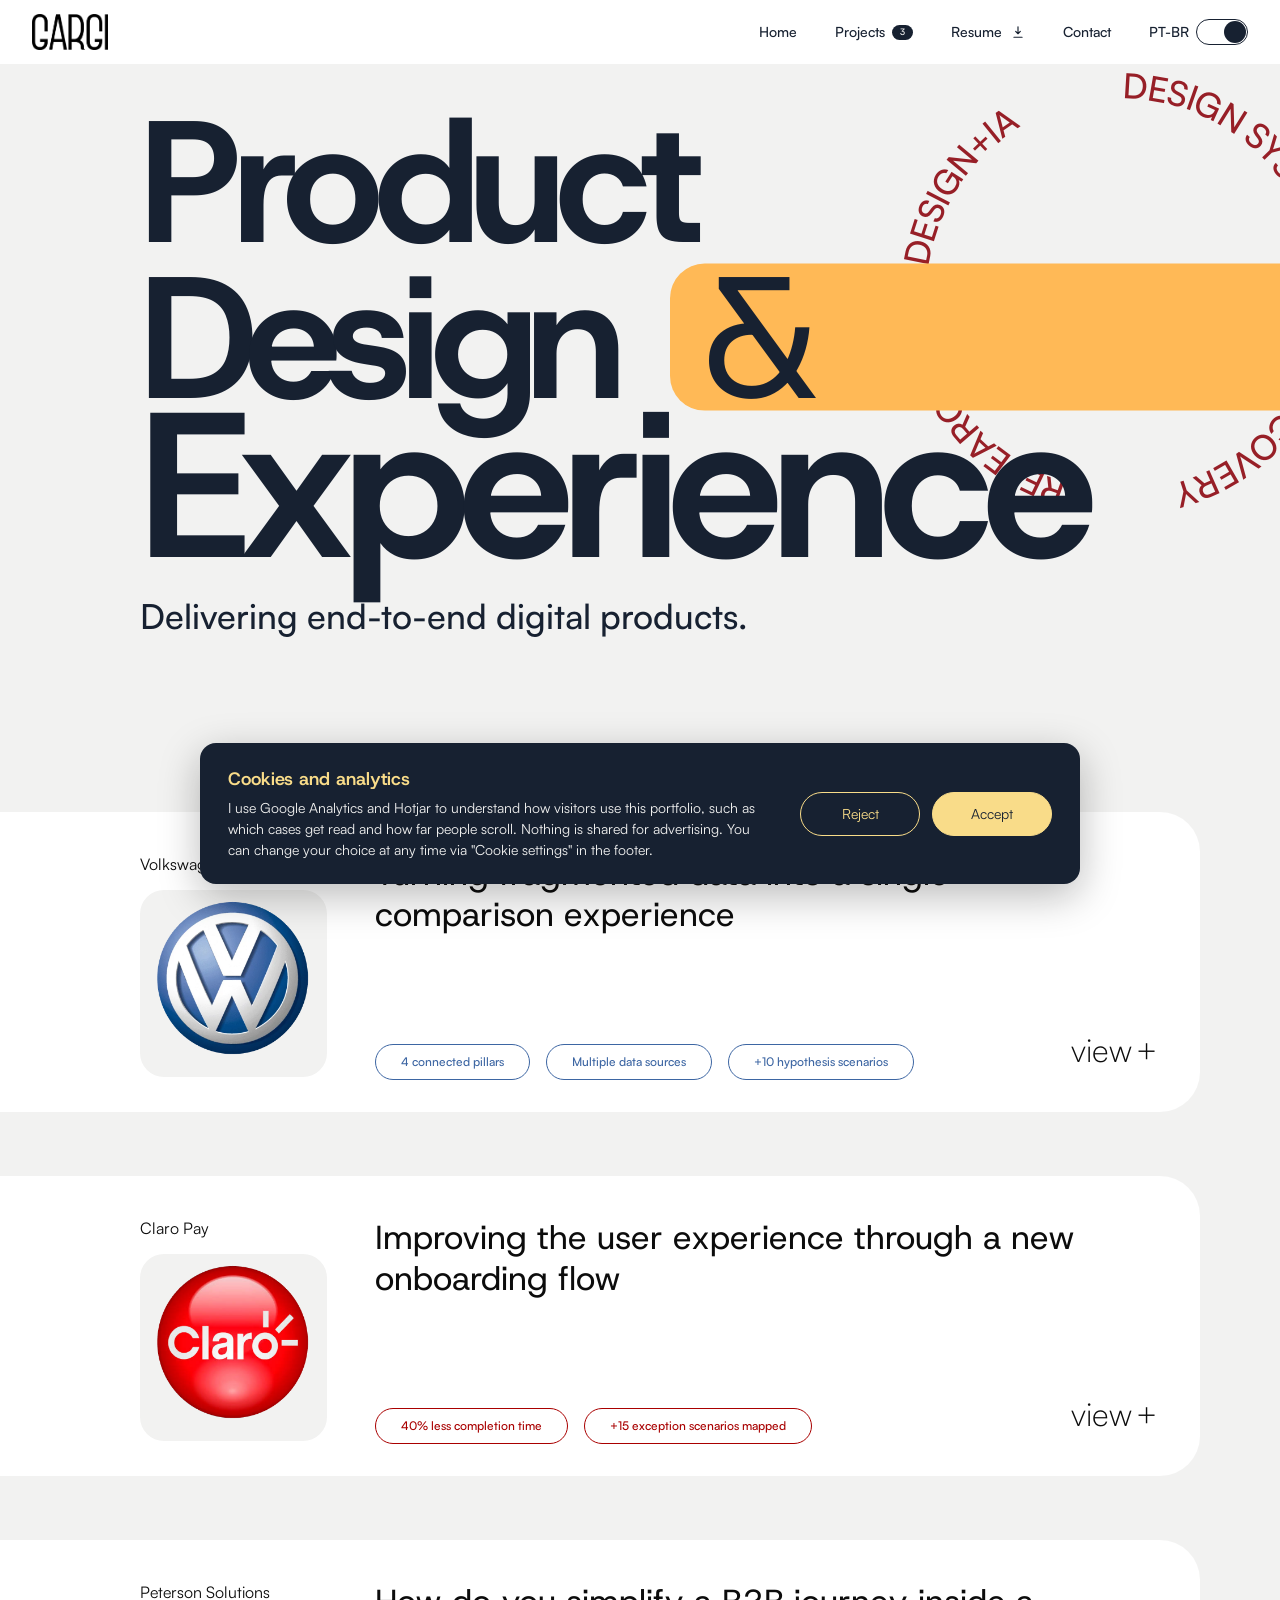
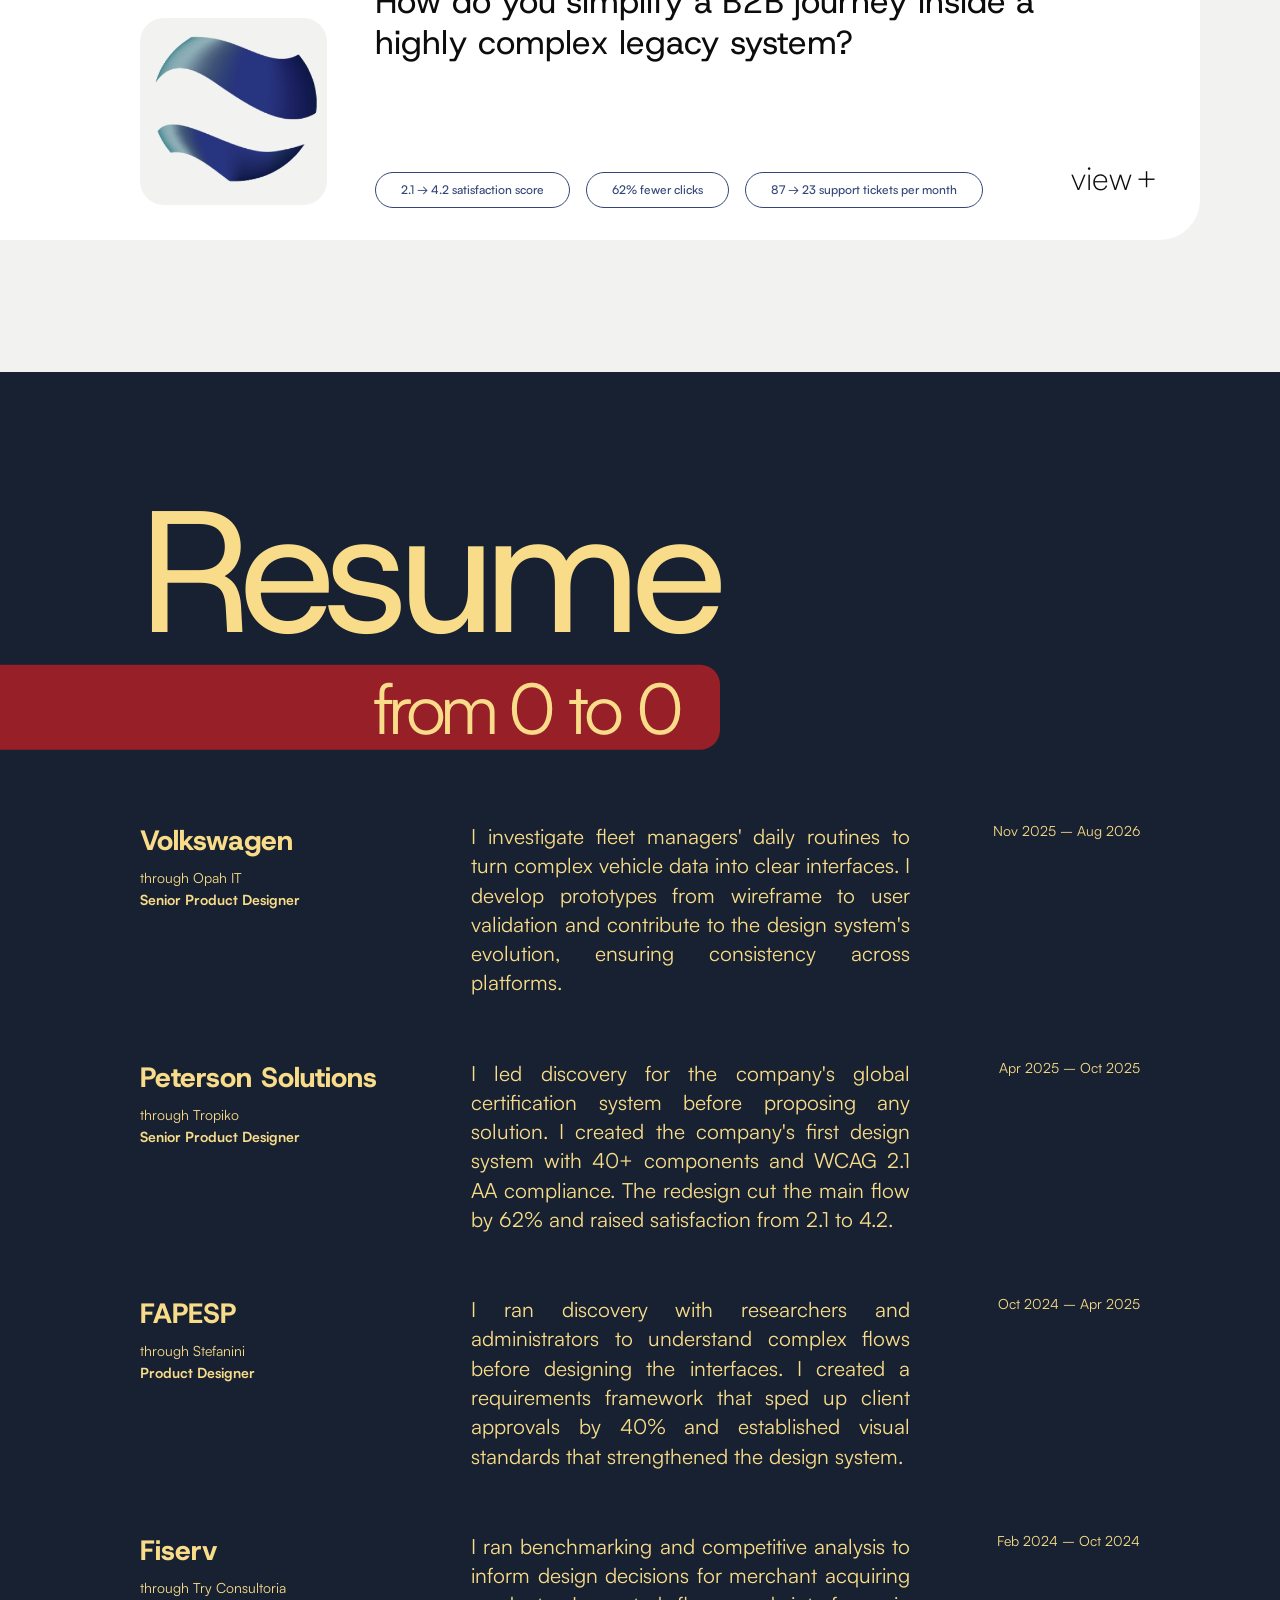
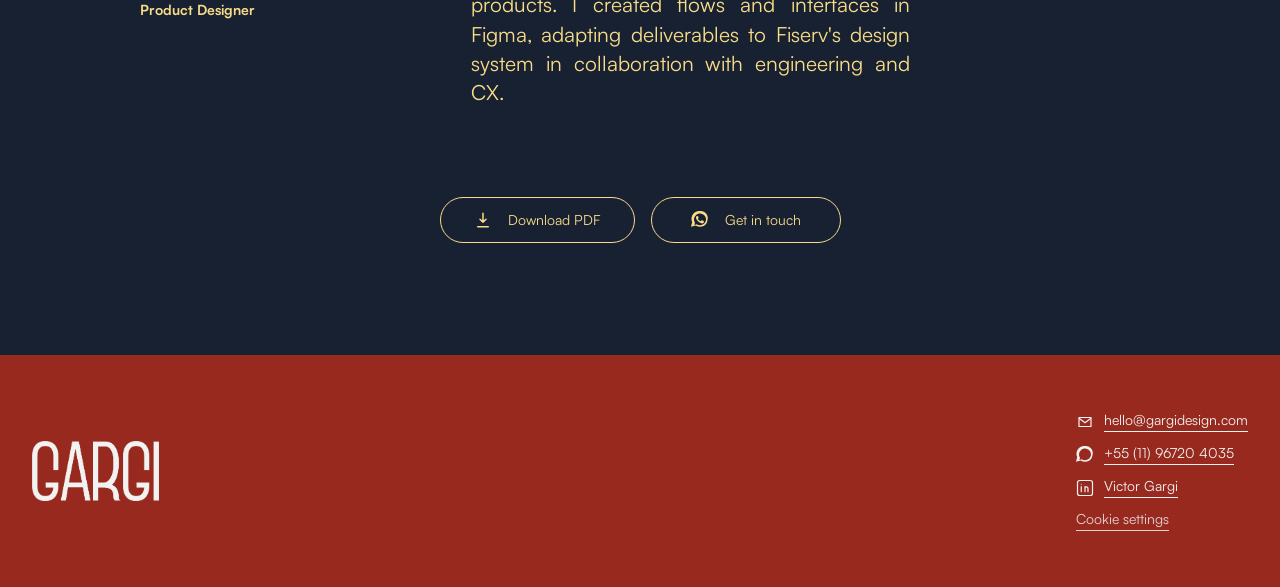
==== commit 94c91e4f: "Prévia de link: imagem Gargi em 2400×1260 com bordas redesenhadas Co-Authored-By: Claude Opus 5.5 <n" ====
--- a/en/index.html
+++ b/en/index.html
@@ -14,9 +14,9 @@
 <meta property="og:url" content="https://gargidesign.com/en/">
 <meta property="og:title" content="Gargi — Product Design &amp; Experience">
 <meta property="og:description" content="Victor Gargi — Product Design &amp; Experience. Delivering end-to-end digital products.">
-<meta property="og:image" content="https://gargidesign.com/assets/images/og-gargi.png">
-<meta property="og:image:width" content="1200">
-<meta property="og:image:height" content="630">
+<meta property="og:image" content="https://gargidesign.com/assets/images/og-gargi-2x.png">
+<meta property="og:image:width" content="2400">
+<meta property="og:image:height" content="1260">
 <meta property="og:image:alt" content="Gargi">
 <meta name="twitter:card" content="summary_large_image">
 <link rel="stylesheet" href="../css/style.css?v=202609302000">
